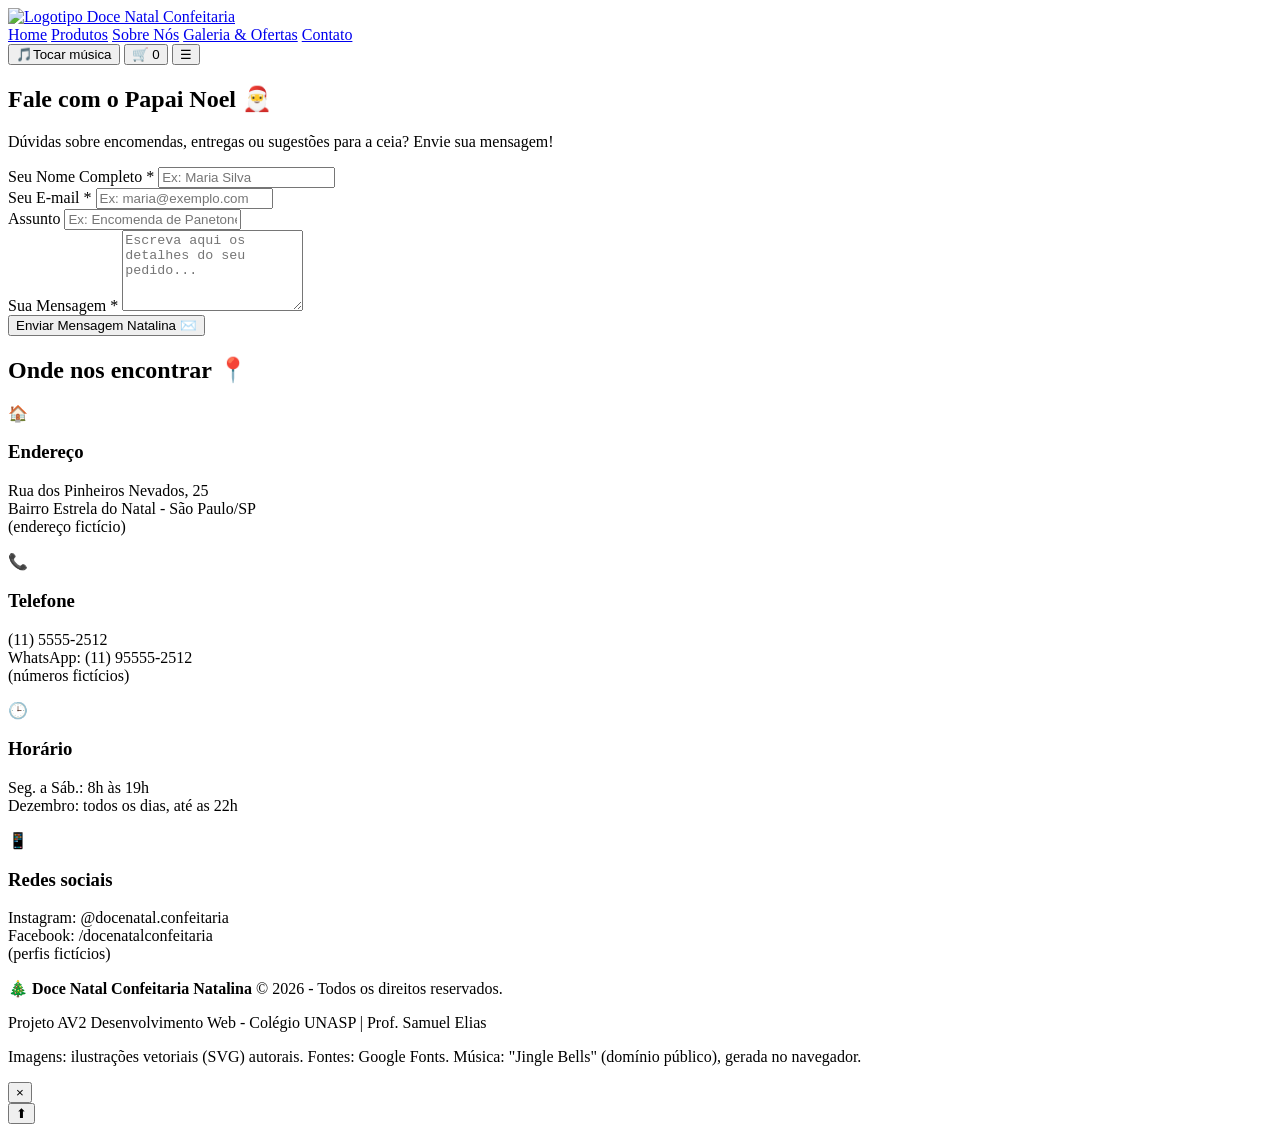
==== contato.html @ b4fbc14b "Add files via upload" ====
<!DOCTYPE html>
<html lang="pt-br">
<head>
  <meta charset="UTF-8">
  <meta name="viewport" content="width=device-width, initial-scale=1.0">
  <title>Doce Natal | Fale Conosco</title>
  <link rel="icon" href="img/logo.svg" type="image/svg+xml">
  <link rel="stylesheet" href="css/style.css">
  <link rel="stylesheet" href="css/responsivo.css">
</head>
<body>

  <!-- CABEÇALHO (igual em todas as páginas) -->
  <header>
    <a href="index.html" class="logo-container">
      <img src="img/logo.svg" alt="Logotipo Doce Natal Confeitaria" class="logo-img">
    </a>
    <nav class="menu" id="menu-principal" aria-label="Menu principal">
        <a href="index.html">Home</a>
        <a href="produtos.html">Produtos</a>
        <a href="sobre.html">Sobre Nós</a>
        <a href="galeria.html">Galeria & Ofertas</a>
        <a href="contato.html" class="ativo" aria-current="page">Contato</a>
    </nav>
    <div class="header-actions">
      <button type="button" id="btn-musica" class="btn-audio" aria-pressed="false" aria-label="Tocar música de Natal">
        <span class="icone" aria-hidden="true">🎵</span><span class="rotulo">Tocar música</span>
      </button>
      <button type="button" id="btn-carrinho" class="btn-carrinho" aria-label="Abrir carrinho de compras">
        <span aria-hidden="true">🛒</span> <span id="qtd-carrinho">0</span>
      </button>
      <button type="button" class="btn-menu" aria-label="Abrir menu" aria-expanded="false" aria-controls="menu-principal">☰</button>
    </div>
  </header>

  <main>
    <section class="contato-container revelar">
      <h1 class="titulo-pagina">Fale com o Papai Noel 🎅</h1>
      <p class="subtitulo-pagina">Dúvidas sobre encomendas, entregas ou sugestões para a ceia? Envie sua mensagem!</p>

      <!-- novalidate: desliga as mensagens do navegador para a validação ser feita pelo nosso JavaScript -->
      <form id="form-contato" novalidate>
        <div class="form-group">
          <label for="nome">Seu Nome Completo *</label>
          <input type="text" id="nome" name="nome" placeholder="Ex: Maria Silva" autocomplete="name" required>
          <span class="erro-campo" id="erro-nome" role="alert"></span>
        </div>

        <div class="form-group">
          <label for="email">Seu E-mail *</label>
          <input type="email" id="email" name="email" placeholder="Ex: maria@exemplo.com" autocomplete="email" required>
          <span class="erro-campo" id="erro-email" role="alert"></span>
        </div>

        <div class="form-group">
          <label for="assunto">Assunto</label>
          <input type="text" id="assunto" name="assunto" placeholder="Ex: Encomenda de Panetones">
        </div>

        <div class="form-group">
          <label for="mensagem">Sua Mensagem *</label>
          <textarea id="mensagem" name="mensagem" rows="5" placeholder="Escreva aqui os detalhes do seu pedido..." required></textarea>
          <span class="erro-campo" id="erro-mensagem" role="alert"></span>
        </div>

        <button type="submit" class="btn-comprar btn-enviar">Enviar Mensagem Natalina ✉️</button>
      </form>

      <div id="mensagem-alerta" class="mensagem-alerta" role="status" aria-live="polite"></div>
    </section>

    <!-- INFORMAÇÕES DA LOJA (dados fictícios) -->
    <section class="contato-info revelar" aria-labelledby="titulo-info">
      <h2 id="titulo-info" class="titulo-secao titulo-verde">Onde nos encontrar 📍</h2>
      <div class="info-grid">
        <div class="info-card"><span aria-hidden="true">🏠</span><h3>Endereço</h3><p>Rua dos Pinheiros Nevados, 25<br>Bairro Estrela do Natal - São Paulo/SP<br>(endereço fictício)</p></div>
        <div class="info-card"><span aria-hidden="true">📞</span><h3>Telefone</h3><p>(11) 5555-2512<br>WhatsApp: (11) 95555-2512<br>(números fictícios)</p></div>
        <div class="info-card"><span aria-hidden="true">🕒</span><h3>Horário</h3><p>Seg. a Sáb.: 8h às 19h<br>Dezembro: todos os dias, até as 22h</p></div>
        <div class="info-card"><span aria-hidden="true">📱</span><h3>Redes sociais</h3><p>Instagram: @docenatal.confeitaria<br>Facebook: /docenatalconfeitaria<br>(perfis fictícios)</p></div>
      </div>
    </section>
  </main>

  <!-- RODAPÉ (igual em todas as páginas) -->
  <footer>
    <p>🎄 <strong>Doce Natal Confeitaria Natalina</strong> &copy; 2026 - Todos os direitos reservados.</p>
    <p>Projeto AV2 Desenvolvimento Web - Colégio UNASP | Prof. Samuel Elias</p>
    <p>Imagens: ilustrações vetoriais (SVG) autorais. Fontes: Google Fonts. Música: "Jingle Bells" (domínio público), gerada no navegador.</p>
  </footer>

  <!-- JANELA (MODAL) DE DETALHES DO PRODUTO / LIGHTBOX -->
  <div id="modal-produto" class="modal" role="dialog" aria-modal="true" aria-label="Detalhes do produto">
    <div class="modal-conteudo">
      <button type="button" class="fechar-modal" aria-label="Fechar janela">&times;</button>
      <div id="modal-corpo"></div>
    </div>
  </div>
  <button type="button" id="topo" aria-label="Voltar ao topo">⬆</button>

  <!-- A ordem importa: produtos.js precisa vir ANTES de script.js -->
  <script src="js/produtos.js"></script>
  <script src="js/script.js"></script>
</body>
</html>
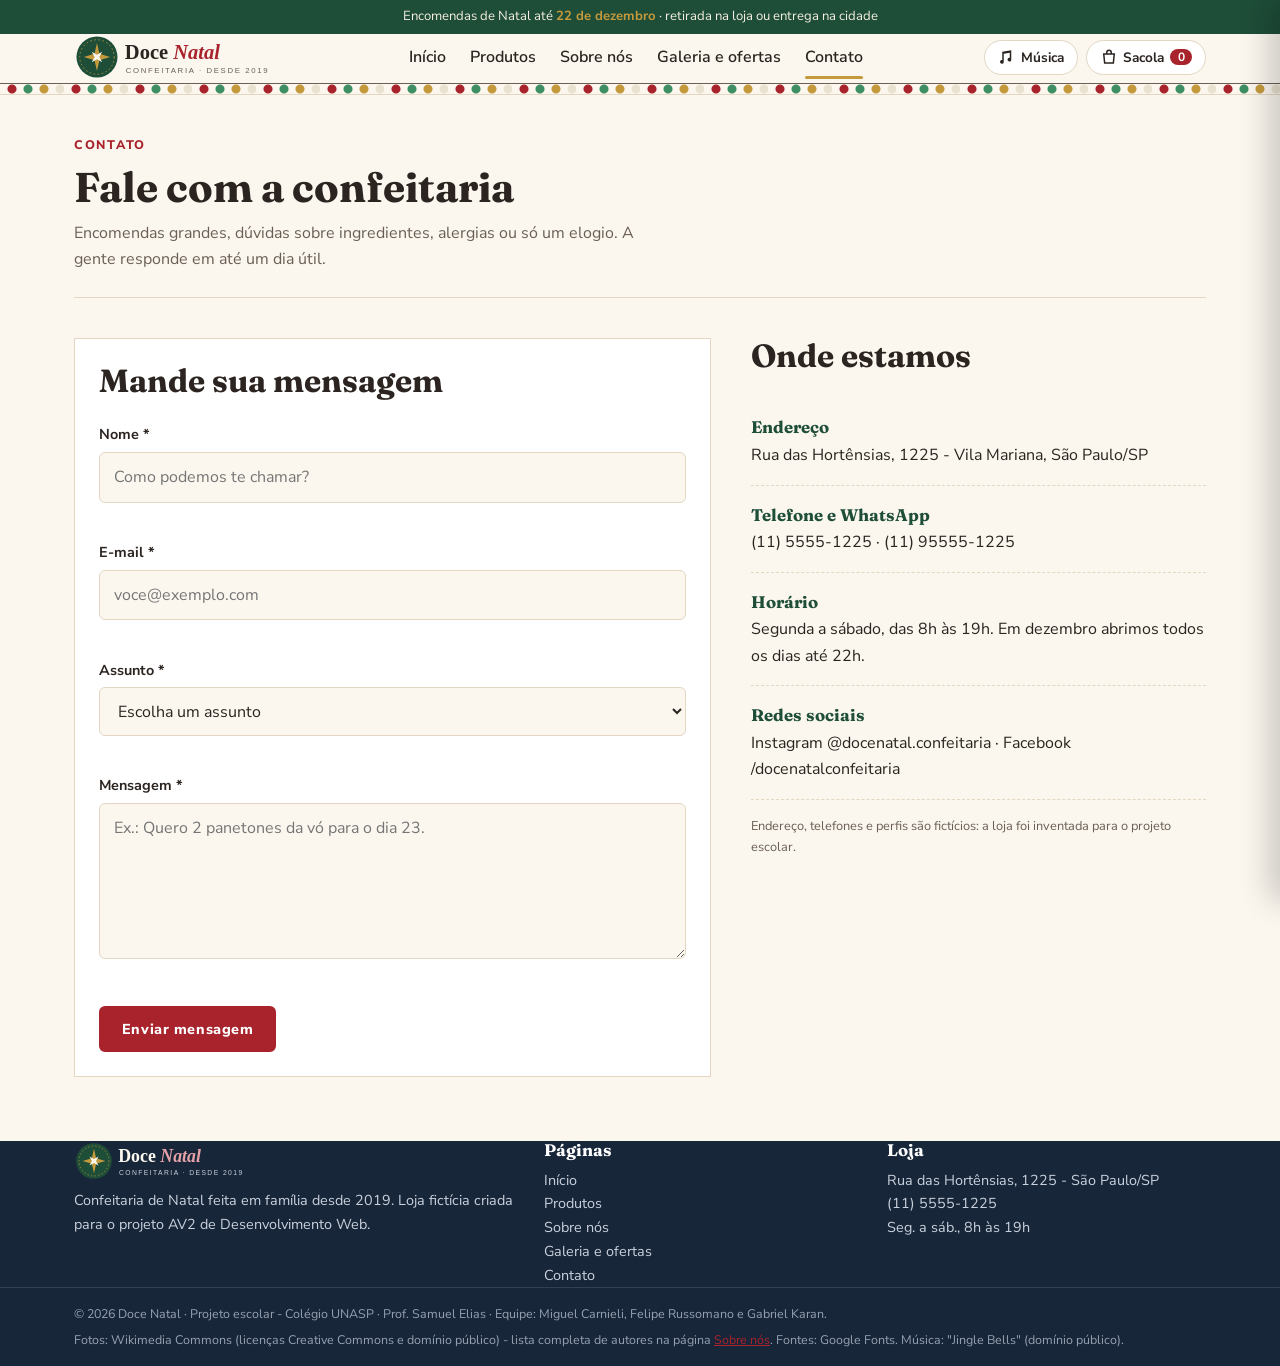
==== commit 96ee0148: "Refaz o site com novo visual, fotos reais e slideshow corrigido - Novo design (cores, fontes, layout" ====
--- a/contato.html
+++ b/contato.html
@@ -3,101 +3,143 @@
 <head>
   <meta charset="UTF-8">
   <meta name="viewport" content="width=device-width, initial-scale=1.0">
-  <title>Doce Natal | Fale Conosco</title>
-  <link rel="icon" href="img/logo.svg" type="image/svg+xml">
+  <meta name="description" content="Fale com a Doce Natal: encomendas, dúvidas e endereço.">
+  <title>Doce Natal | Contato</title>
+  <link rel="icon" href="img/favicon.svg" type="image/svg+xml">
   <link rel="stylesheet" href="css/style.css">
   <link rel="stylesheet" href="css/responsivo.css">
 </head>
 <body>
 
-  <!-- CABEÇALHO (igual em todas as páginas) -->
+  <!-- ===== CABEÇALHO (igual em todas as páginas) ===== -->
+  <p class="aviso-topo">Encomendas de Natal até <strong>22 de dezembro</strong><span class="some-celular"> · retirada na loja ou entrega na cidade</span></p>
   <header>
-    <a href="index.html" class="logo-container">
-      <img src="img/logo.svg" alt="Logotipo Doce Natal Confeitaria" class="logo-img">
-    </a>
-    <nav class="menu" id="menu-principal" aria-label="Menu principal">
-        <a href="index.html">Home</a>
+    <div class="container cabecalho">
+      <a href="index.html" class="logo"><img src="img/logo.svg" alt="Doce Natal Confeitaria - página inicial"></a>
+      <nav class="menu" id="menu" aria-label="Menu principal">
+        <a href="index.html">Início</a>
         <a href="produtos.html">Produtos</a>
-        <a href="sobre.html">Sobre Nós</a>
-        <a href="galeria.html">Galeria & Ofertas</a>
+        <a href="sobre.html">Sobre nós</a>
+        <a href="galeria.html">Galeria e ofertas</a>
         <a href="contato.html" class="ativo" aria-current="page">Contato</a>
-    </nav>
-    <div class="header-actions">
-      <button type="button" id="btn-musica" class="btn-audio" aria-pressed="false" aria-label="Tocar música de Natal">
-        <span class="icone" aria-hidden="true">🎵</span><span class="rotulo">Tocar música</span>
-      </button>
-      <button type="button" id="btn-carrinho" class="btn-carrinho" aria-label="Abrir carrinho de compras">
-        <span aria-hidden="true">🛒</span> <span id="qtd-carrinho">0</span>
-      </button>
-      <button type="button" class="btn-menu" aria-label="Abrir menu" aria-expanded="false" aria-controls="menu-principal">☰</button>
+      </nav>
+      <div class="acoes">
+        <button type="button" id="btn-musica" class="botao-icone" aria-pressed="false">
+          <svg viewBox="0 0 24 24" aria-hidden="true"><path fill="currentColor" d="M9 18.5A2.5 2.5 0 1 1 7 16V5l12-2v12.5a2.5 2.5 0 1 1-2-2.45V6.4L9 7.7z"/></svg>
+          <span class="rotulo">Música</span>
+        </button>
+        <button type="button" id="btn-carrinho" class="botao-icone" aria-label="Abrir carrinho">
+          <svg viewBox="0 0 24 24" aria-hidden="true"><path fill="none" stroke="currentColor" stroke-width="2" d="M5 8h14l-1.2 12H6.2zM9 8V6a3 3 0 0 1 6 0v2"/></svg>
+          <span class="rotulo">Sacola</span>
+          <span id="qtd-carrinho" class="contador-carrinho">0</span>
+        </button>
+        <button type="button" class="btn-menu" aria-label="Abrir menu" aria-expanded="false" aria-controls="menu">☰</button>
+      </div>
     </div>
+    <div class="varal" aria-hidden="true"></div>
   </header>
 
-  <main>
-    <section class="contato-container revelar">
-      <h1 class="titulo-pagina">Fale com o Papai Noel 🎅</h1>
-      <p class="subtitulo-pagina">Dúvidas sobre encomendas, entregas ou sugestões para a ceia? Envie sua mensagem!</p>
-
-      <!-- novalidate: desliga as mensagens do navegador para a validação ser feita pelo nosso JavaScript -->
-      <form id="form-contato" novalidate>
-        <div class="form-group">
-          <label for="nome">Seu Nome Completo *</label>
-          <input type="text" id="nome" name="nome" placeholder="Ex: Maria Silva" autocomplete="name" required>
-          <span class="erro-campo" id="erro-nome" role="alert"></span>
-        </div>
-
-        <div class="form-group">
-          <label for="email">Seu E-mail *</label>
-          <input type="email" id="email" name="email" placeholder="Ex: maria@exemplo.com" autocomplete="email" required>
-          <span class="erro-campo" id="erro-email" role="alert"></span>
-        </div>
-
-        <div class="form-group">
-          <label for="assunto">Assunto</label>
-          <input type="text" id="assunto" name="assunto" placeholder="Ex: Encomenda de Panetones">
-        </div>
-
-        <div class="form-group">
-          <label for="mensagem">Sua Mensagem *</label>
-          <textarea id="mensagem" name="mensagem" rows="5" placeholder="Escreva aqui os detalhes do seu pedido..." required></textarea>
-          <span class="erro-campo" id="erro-mensagem" role="alert"></span>
-        </div>
-
-        <button type="submit" class="btn-comprar btn-enviar">Enviar Mensagem Natalina ✉️</button>
-      </form>
-
-      <div id="mensagem-alerta" class="mensagem-alerta" role="status" aria-live="polite"></div>
+  <main class="container">
+    <section class="cabecalho-pagina revelar">
+      <span class="chapeu">Contato</span>
+      <h1>Fale com a confeitaria</h1>
+      <p class="texto-apoio">Encomendas grandes, dúvidas sobre ingredientes, alergias ou só um elogio. A gente responde em até um dia útil.</p>
     </section>
 
-    <!-- INFORMAÇÕES DA LOJA (dados fictícios) -->
-    <section class="contato-info revelar" aria-labelledby="titulo-info">
-      <h2 id="titulo-info" class="titulo-secao titulo-verde">Onde nos encontrar 📍</h2>
-      <div class="info-grid">
-        <div class="info-card"><span aria-hidden="true">🏠</span><h3>Endereço</h3><p>Rua dos Pinheiros Nevados, 25<br>Bairro Estrela do Natal - São Paulo/SP<br>(endereço fictício)</p></div>
-        <div class="info-card"><span aria-hidden="true">📞</span><h3>Telefone</h3><p>(11) 5555-2512<br>WhatsApp: (11) 95555-2512<br>(números fictícios)</p></div>
-        <div class="info-card"><span aria-hidden="true">🕒</span><h3>Horário</h3><p>Seg. a Sáb.: 8h às 19h<br>Dezembro: todos os dias, até as 22h</p></div>
-        <div class="info-card"><span aria-hidden="true">📱</span><h3>Redes sociais</h3><p>Instagram: @docenatal.confeitaria<br>Facebook: /docenatalconfeitaria<br>(perfis fictícios)</p></div>
-      </div>
-    </section>
+    <div class="contato">
+      <!-- FORMULÁRIO: novalidate desliga os avisos do navegador, quem valida é o nosso JavaScript -->
+      <section class="formulario revelar" aria-labelledby="titulo-form">
+        <h2 id="titulo-form" class="titulo-secao">Mande sua mensagem</h2>
+        <form id="form-contato" novalidate>
+          <div class="campo">
+            <label for="nome">Nome *</label>
+            <input type="text" id="nome" name="nome" autocomplete="name" placeholder="Como podemos te chamar?">
+            <span class="erro-campo" id="erro-nome"></span>
+          </div>
+          <div class="campo">
+            <label for="email">E-mail *</label>
+            <input type="email" id="email" name="email" autocomplete="email" placeholder="voce@exemplo.com">
+            <span class="erro-campo" id="erro-email"></span>
+          </div>
+          <div class="campo">
+            <label for="assunto">Assunto *</label>
+            <select id="assunto" name="assunto">
+              <option value="">Escolha um assunto</option>
+              <option>Encomenda</option>
+              <option>Cesta para empresa</option>
+              <option>Dúvida sobre ingredientes</option>
+              <option>Elogio ou reclamação</option>
+            </select>
+            <span class="erro-campo" id="erro-assunto"></span>
+          </div>
+          <div class="campo">
+            <label for="mensagem">Mensagem *</label>
+            <textarea id="mensagem" name="mensagem" rows="5" placeholder="Ex.: Quero 2 panetones da vó para o dia 23."></textarea>
+            <span class="erro-campo" id="erro-mensagem"></span>
+          </div>
+          <button type="submit" class="botao">Enviar mensagem</button>
+          <div id="mensagem-form" class="mensagem-form" role="status" aria-live="polite"></div>
+        </form>
+      </section>
+
+      <!-- INFORMAÇÕES DA LOJA (dados fictícios) -->
+      <aside class="revelar" aria-labelledby="titulo-loja">
+        <h2 id="titulo-loja" class="titulo-secao">Onde estamos</h2>
+        <ul class="info-loja">
+          <li><strong>Endereço</strong>Rua das Hortênsias, 1225 - Vila Mariana, São Paulo/SP</li>
+          <li><strong>Telefone e WhatsApp</strong>(11) 5555-1225 · (11) 95555-1225</li>
+          <li><strong>Horário</strong>Segunda a sábado, das 8h às 19h. Em dezembro abrimos todos os dias até 22h.</li>
+          <li><strong>Redes sociais</strong>Instagram @docenatal.confeitaria · Facebook /docenatalconfeitaria</li>
+        </ul>
+        <p class="observacao">Endereço, telefones e perfis são fictícios: a loja foi inventada para o projeto escolar.</p>
+      </aside>
+    </div>
   </main>
 
-  <!-- RODAPÉ (igual em todas as páginas) -->
+  <!-- ===== RODAPÉ (igual em todas as páginas) ===== -->
   <footer>
-    <p>🎄 <strong>Doce Natal Confeitaria Natalina</strong> &copy; 2026 - Todos os direitos reservados.</p>
-    <p>Projeto AV2 Desenvolvimento Web - Colégio UNASP | Prof. Samuel Elias</p>
-    <p>Imagens: ilustrações vetoriais (SVG) autorais. Fontes: Google Fonts. Música: "Jingle Bells" (domínio público), gerada no navegador.</p>
+    <div class="container rodape">
+      <div>
+        <img src="img/logo-claro.svg" alt="Doce Natal Confeitaria" class="rodape-logo">
+        <p>Confeitaria de Natal feita em família desde 2019. Loja fictícia criada para o projeto AV2 de Desenvolvimento Web.</p>
+      </div>
+      <div>
+        <h2>Páginas</h2>
+        <ul>
+          <li><a href="index.html">Início</a></li>
+          <li><a href="produtos.html">Produtos</a></li>
+          <li><a href="sobre.html">Sobre nós</a></li>
+          <li><a href="galeria.html">Galeria e ofertas</a></li>
+          <li><a href="contato.html">Contato</a></li>
+        </ul>
+      </div>
+      <div>
+        <h2>Loja</h2>
+        <ul>
+          <li>Rua das Hortênsias, 1225 - São Paulo/SP</li>
+          <li>(11) 5555-1225</li>
+          <li>Seg. a sáb., 8h às 19h</li>
+        </ul>
+      </div>
+    </div>
+    <div class="rodape-fim">
+      <div class="container">
+        <p>© 2026 Doce Natal · Projeto escolar - Colégio UNASP · Prof. Samuel Elias · Equipe: Miguel Carnieli, Felipe Russomano e Gabriel Karan.</p>
+        <p>Fotos: Wikimedia Commons (licenças Creative Commons e domínio público) - lista completa de autores na página <a href="sobre.html#creditos">Sobre nós</a>. Fontes: Google Fonts. Música: "Jingle Bells" (domínio público).</p>
+      </div>
+    </div>
   </footer>
 
-  <!-- JANELA (MODAL) DE DETALHES DO PRODUTO / LIGHTBOX -->
-  <div id="modal-produto" class="modal" role="dialog" aria-modal="true" aria-label="Detalhes do produto">
-    <div class="modal-conteudo">
-      <button type="button" class="fechar-modal" aria-label="Fechar janela">&times;</button>
-      <div id="modal-corpo"></div>
+  <!-- janela flutuante (modal) usada para os detalhes do produto -->
+  <div class="modal" id="modal" role="dialog" aria-modal="true" aria-label="Detalhes">
+    <div class="modal-caixa">
+      <button type="button" class="fechar" aria-label="Fechar">×</button>
+      <div id="modal-conteudo"></div>
     </div>
   </div>
-  <button type="button" id="topo" aria-label="Voltar ao topo">⬆</button>
+  <button type="button" id="topo" aria-label="Voltar ao topo">↑</button>
 
-  <!-- A ordem importa: produtos.js precisa vir ANTES de script.js -->
+  <!-- produtos.js precisa vir ANTES do script.js -->
   <script src="js/produtos.js"></script>
   <script src="js/script.js"></script>
 </body>
--- a/css/style.css
+++ b/css/style.css
@@ -0,0 +1,1530 @@
+/* ==========================================================
+   DOCE NATAL - CONFEITARIA
+   style.css: cores, fontes e o visual de cada parte do site.
+   O que muda conforme o tamanho da tela fica em responsivo.css.
+
+   Ordem do arquivo:
+   1. Variáveis   2. Base   3. Botões   4. Cabeçalho e varal de luzes
+   5. Home (slideshow, contagem, parallax, passos)   6. Cards de produto
+   7. Produtos (filtros)   8. Sobre   9. Galeria e ofertas   10. Contato
+   11. Modal e carrinho   12. Rodapé   13. Efeitos (neve, revelar, topo)
+   ========================================================== */
+@import url('https://fonts.googleapis.com/css2?family=Fraunces:opsz,wght@9..144,500;9..144,700&family=Nunito+Sans:wght@400;600;800&display=swap');
+
+/* ---------- 1. VARIÁVEIS ---------- */
+:root {
+  /* paleta natalina */
+  --vermelho: #A8232B;
+  --vermelho-escuro: #7E1A20;
+  --verde: #1E4D38;
+  --verde-claro: #2F6B4F;
+  --dourado: #C59A3D;
+  --neve: #FFFFFF;
+  --creme: #F6EFE2;
+  --papel: #FBF7EF;
+  --noite: #18263A;
+  --tinta: #2B2420;          /* cor do texto: marrom bem escuro, parece tinta de caneta */
+  --tinta-suave: #6B5F55;
+  --linha: #E3D7C3;
+
+  /* fontes (só duas, como pede o projeto) */
+  --fonte-titulo: 'Fraunces', Georgia, serif;
+  --fonte-texto: 'Nunito Sans', Arial, sans-serif;
+
+  /* espaçamentos */
+  --e1: 0.5rem;
+  --e2: 1rem;
+  --e3: 1.5rem;
+  --e4: 2.5rem;
+  --e5: 4rem;
+
+  --raio: 6px;
+  --sombra: 0 10px 25px rgba(43, 36, 32, 0.12);
+  --largura: 1180px;
+}
+
+/* ---------- 2. BASE ---------- */
+* {
+  margin: 0;
+  padding: 0;
+  box-sizing: border-box;
+}
+
+html {
+  scroll-behavior: smooth;
+}
+
+body {
+  font-family: var(--fonte-texto);
+  font-size: 1rem;
+  line-height: 1.65;
+  color: var(--tinta);
+  background-color: var(--papel);
+  overflow-x: hidden;
+}
+
+img {
+  max-width: 100%;
+  display: block;
+}
+
+a {
+  color: var(--vermelho);
+}
+
+h1, h2, h3 {
+  font-family: var(--fonte-titulo);
+  font-weight: 700;
+  line-height: 1.15;
+  color: var(--tinta);
+}
+
+h1 { font-size: 2.2rem; }
+h2 { font-size: 1.8rem; }
+h3 { font-size: 1.15rem; }
+
+:focus-visible {
+  outline: 3px solid var(--dourado);
+  outline-offset: 3px;
+}
+
+/* largura máxima do conteúdo, centralizado */
+.container {
+  width: 100%;
+  max-width: var(--largura);
+  margin: 0 auto;
+  padding: 0 var(--e2);
+}
+
+.secao {
+  padding: var(--e5) 0;
+}
+
+/* "chapéu": texto pequeno acima dos títulos */
+.chapeu {
+  display: block;
+  font-size: 0.78rem;
+  font-weight: 800;
+  letter-spacing: 0.14em;
+  text-transform: uppercase;
+  color: var(--vermelho);
+  margin-bottom: var(--e1);
+}
+
+.titulo-secao {
+  margin-bottom: var(--e3);
+  max-width: 34ch;
+}
+
+.texto-apoio {
+  color: var(--tinta-suave);
+  max-width: 60ch;
+}
+
+/* texto só para leitores de tela */
+.sr-only {
+  position: absolute;
+  width: 1px;
+  height: 1px;
+  overflow: hidden;
+  clip: rect(0 0 0 0);
+  white-space: nowrap;
+}
+
+/* ---------- 3. BOTÕES ---------- */
+.botao {
+  display: inline-block;
+  font-family: var(--fonte-texto);
+  font-size: 0.9rem;
+  font-weight: 800;
+  letter-spacing: 0.04em;
+  text-decoration: none;
+  color: var(--neve);
+  background: var(--vermelho);
+  border: 2px solid var(--vermelho);
+  border-radius: var(--raio);
+  padding: 0.7rem 1.3rem;
+  cursor: pointer;
+  transition: background 0.25s, transform 0.25s;
+}
+
+.botao:hover {
+  background: var(--vermelho-escuro);
+  border-color: var(--vermelho-escuro);
+  transform: translateY(-2px);
+}
+
+.botao-contorno {
+  background: transparent;
+  color: var(--vermelho);
+}
+
+.botao-contorno:hover {
+  color: var(--neve);
+}
+
+.botao-verde {
+  background: var(--verde);
+  border-color: var(--verde);
+}
+
+.botao-verde:hover {
+  background: var(--verde-claro);
+  border-color: var(--verde-claro);
+}
+
+/* botão que "pulsa" para chamar atenção */
+.pulsar {
+  animation: pulsar 2.2s ease-in-out infinite;
+}
+
+/* ---------- 4. CABEÇALHO ---------- */
+.aviso-topo {
+  background: var(--verde);
+  color: var(--creme);
+  font-size: 0.82rem;
+  text-align: center;
+  padding: 0.4rem var(--e2);
+}
+
+.aviso-topo strong {
+  color: var(--dourado);
+}
+
+header {
+  position: sticky;
+  top: 0;
+  z-index: 50;
+  background: var(--papel);
+  border-bottom: 1px solid var(--linha);
+}
+
+.cabecalho {
+  position: relative;
+  display: flex;
+  align-items: center;
+  justify-content: space-between;
+  gap: var(--e2);
+  padding-top: 0.7rem;
+  padding-bottom: 0.7rem;
+}
+
+.logo img {
+  height: 46px;
+  width: auto;
+}
+
+.menu a {
+  font-weight: 600;
+  text-decoration: none;
+  color: var(--tinta);
+  padding: 0.4rem 0;
+  position: relative;
+}
+
+.menu a:hover {
+  color: var(--vermelho);
+}
+
+/* página atual: risquinho dourado embaixo (pseudo-elemento ::after) */
+.menu a.ativo::after {
+  content: "";
+  position: absolute;
+  left: 0;
+  right: 0;
+  bottom: 0;
+  height: 3px;
+  border-radius: 2px;
+  background: var(--dourado);
+}
+
+.acoes {
+  display: flex;
+  align-items: center;
+  gap: var(--e1);
+}
+
+.botao-icone {
+  display: inline-flex;
+  align-items: center;
+  gap: 0.35rem;
+  font-family: var(--fonte-texto);
+  font-weight: 700;
+  font-size: 0.85rem;
+  color: var(--tinta);
+  background: var(--neve);
+  border: 1px solid var(--linha);
+  border-radius: 999px;
+  padding: 0.45rem 0.8rem;
+  cursor: pointer;
+  transition: border-color 0.2s;
+}
+
+.botao-icone:hover {
+  border-color: var(--vermelho);
+}
+
+.botao-icone svg {
+  width: 18px;
+  height: 18px;
+}
+
+.botao-icone[aria-pressed="true"] {
+  background: var(--verde);
+  border-color: var(--verde);
+  color: var(--neve);
+}
+
+.contador-carrinho {
+  background: var(--vermelho);
+  color: var(--neve);
+  border-radius: 999px;
+  min-width: 1.4rem;
+  padding: 0 0.35rem;
+  text-align: center;
+  font-size: 0.75rem;
+}
+
+.btn-menu {
+  font-size: 1.5rem;
+  line-height: 1;
+  background: none;
+  border: none;
+  color: var(--tinta);
+  cursor: pointer;
+  padding: 0.3rem 0.4rem;
+}
+
+/* Varal de luzes: duas fileiras de bolinhas que acendem alternadas */
+.varal {
+  height: 14px;
+  position: relative;
+  background:
+    linear-gradient(var(--tinta-suave), var(--tinta-suave)) top 3px left 0 / 100% 1px no-repeat;
+}
+
+.varal::before,
+.varal::after {
+  content: "";
+  position: absolute;
+  inset: 0;
+  background-repeat: repeat-x;
+  background-size: 64px 14px;
+  animation: piscar 1.6s steps(1) infinite;
+}
+
+.varal::before {
+  background-image:
+    radial-gradient(circle at 12px 9px, var(--vermelho) 4px, transparent 5px),
+    radial-gradient(circle at 44px 9px, var(--dourado) 4px, transparent 5px);
+}
+
+.varal::after {
+  background-image:
+    radial-gradient(circle at 28px 9px, #3E8E63 4px, transparent 5px),
+    radial-gradient(circle at 60px 9px, #E9E2D0 4px, transparent 5px);
+  animation-delay: 0.8s;
+}
+
+/* ---------- 5. HOME ---------- */
+.inicio {
+  display: grid;
+  gap: var(--e4);
+  align-items: center;
+  padding: var(--e4) var(--e2) var(--e5);
+}
+
+.inicio h1 {
+  font-size: 2.4rem;
+  margin-bottom: var(--e2);
+}
+
+.inicio h1 em {
+  font-style: italic;
+  color: var(--vermelho);
+}
+
+.inicio p {
+  color: var(--tinta-suave);
+  margin-bottom: var(--e3);
+  max-width: 46ch;
+}
+
+.inicio .botoes {
+  display: flex;
+  flex-wrap: wrap;
+  gap: var(--e1);
+}
+
+.assinatura {
+  font-family: var(--fonte-titulo);
+  font-style: italic;
+  color: var(--verde);
+  margin-top: var(--e3);
+}
+
+/* SLIDESHOW: todos os slides ficam empilhados no mesmo lugar.
+   Só o slide com a classe .ativo fica visível (opacidade 1). */
+.slideshow {
+  position: relative;
+  aspect-ratio: 4 / 3;              /* mesma proporção das fotos: nada é cortado */
+  border: 10px solid var(--neve);
+  box-shadow: var(--sombra);
+  transform: rotate(1deg);
+  background: var(--creme);
+}
+
+.slide {
+  position: absolute;
+  inset: 0;
+  opacity: 0;
+  transition: opacity 0.8s ease;
+}
+
+.slide.ativo {
+  opacity: 1;
+  z-index: 1;
+}
+
+.slide img {
+  width: 100%;
+  height: 100%;
+  object-fit: cover;
+}
+
+.slide figcaption {
+  position: absolute;
+  left: 0;
+  bottom: 0;
+  background: var(--papel);
+  padding: 0.6rem 1rem;
+  font-family: var(--fonte-titulo);
+  font-size: 1rem;
+  max-width: 85%;
+}
+
+.slide figcaption small {
+  display: block;
+  font-family: var(--fonte-texto);
+  font-size: 0.8rem;
+  color: var(--tinta-suave);
+}
+
+.seta {
+  position: absolute;
+  top: 50%;
+  z-index: 2;
+  width: 42px;
+  height: 42px;
+  margin-top: -21px;
+  border-radius: 50%;
+  border: none;
+  background: rgba(251, 247, 239, 0.92);
+  color: var(--tinta);
+  font-size: 1.3rem;
+  cursor: pointer;
+  transition: background 0.2s;
+}
+
+.seta:hover {
+  background: var(--dourado);
+}
+
+.seta-anterior { left: 10px; }
+.seta-proxima { right: 10px; }
+
+.indicadores {
+  position: absolute;
+  right: 12px;
+  bottom: 12px;
+  z-index: 2;
+  display: flex;
+  gap: 6px;
+}
+
+.indicador {
+  width: 11px;
+  height: 11px;
+  border-radius: 50%;
+  border: 2px solid var(--neve);
+  background: transparent;
+  cursor: pointer;
+}
+
+.indicador.ativo {
+  background: var(--neve);
+}
+
+/* CONTAGEM REGRESSIVA: faixa verde com 4 caixinhas */
+.faixa-contagem {
+  background: var(--verde);
+  color: var(--creme);
+  padding: var(--e4) 0;
+}
+
+.faixa-contagem .container {
+  display: flex;
+  flex-wrap: wrap;
+  align-items: center;
+  justify-content: space-between;
+  gap: var(--e3);
+}
+
+.faixa-contagem h2 {
+  color: var(--neve);
+  font-size: 1.5rem;
+}
+
+.faixa-contagem p {
+  color: #CFE0D5;
+  font-size: 0.9rem;
+}
+
+/* versão em caixa da contagem (páginas Sobre e Galeria) */
+.caixa-contagem {
+  border-radius: var(--raio);
+  padding: var(--e3);
+}
+
+.caixa-contagem h2 {
+  margin-bottom: 0.3rem;
+}
+
+.caixa-contagem .contagem {
+  margin-top: var(--e2);
+}
+
+.contagem {
+  display: flex;
+  gap: var(--e1);
+}
+
+.contagem div {
+  background: var(--papel);
+  color: var(--tinta);
+  border-radius: var(--raio);
+  min-width: 68px;
+  padding: 0.5rem;
+  text-align: center;
+}
+
+.contagem span {
+  display: block;
+  font-family: var(--fonte-titulo);
+  font-size: 1.7rem;
+  line-height: 1.1;
+  color: var(--vermelho);
+}
+
+.contagem small {
+  font-size: 0.72rem;
+  text-transform: uppercase;
+  letter-spacing: 0.08em;
+}
+
+/* PARALLAX: fundo (foto) e frente (pinheiros) andam em velocidades diferentes */
+.parallax {
+  position: relative;
+  height: 420px;
+  overflow: hidden;
+  background: var(--noite);
+  display: flex;
+  align-items: center;
+  justify-content: center;
+}
+
+.camada {
+  position: absolute;
+  left: 0;
+  width: 100%;
+  will-change: transform;
+}
+
+.camada-fundo {
+  top: -15%;
+  height: 130%;
+  object-fit: cover;
+}
+
+.camada-frente {
+  bottom: -40px;
+  height: auto;
+}
+
+.parallax-texto {
+  position: relative;
+  z-index: 2;
+  max-width: 560px;
+  margin: 0 var(--e2);
+  text-align: center;
+  color: var(--neve);
+}
+
+.parallax-texto blockquote {
+  font-family: var(--fonte-titulo);
+  font-size: 1.6rem;
+  line-height: 1.3;
+  text-shadow: 0 2px 12px rgba(0, 0, 0, 0.5);
+}
+
+.parallax-texto cite {
+  display: block;
+  margin-top: var(--e2);
+  font-style: normal;
+  font-size: 0.9rem;
+  color: var(--dourado);
+}
+
+/* COMO ENCOMENDAR: passos numerados */
+.passos {
+  display: grid;
+  gap: var(--e3);
+  counter-reset: passo;
+  list-style: none;
+}
+
+.passos li {
+  counter-increment: passo;
+  border-top: 2px solid var(--tinta);
+  padding-top: var(--e2);
+}
+
+.passos li::before {
+  content: "0" counter(passo);
+  display: block;
+  font-family: var(--fonte-titulo);
+  font-size: 2.6rem;
+  color: var(--dourado);
+  line-height: 1;
+  margin-bottom: var(--e1);
+}
+
+.passos p {
+  color: var(--tinta-suave);
+  font-size: 0.95rem;
+}
+
+/* LINKS PARA AS OUTRAS PÁGINAS */
+.atalhos {
+  display: grid;
+  gap: var(--e2);
+}
+
+.atalho {
+  display: block;
+  text-decoration: none;
+  color: var(--tinta);
+  background: var(--neve);
+  border: 1px solid var(--linha);
+  border-left: 6px solid var(--verde);
+  padding: var(--e3);
+  transition: transform 0.25s, border-color 0.25s;
+}
+
+.atalho:hover {
+  transform: translateX(6px);
+  border-left-color: var(--vermelho);
+}
+
+.atalho h3 {
+  margin-bottom: 0.3rem;
+}
+
+.atalho p {
+  color: var(--tinta-suave);
+  font-size: 0.92rem;
+}
+
+.atalho span {
+  display: inline-block;
+  margin-top: var(--e1);
+  font-weight: 800;
+  color: var(--vermelho);
+}
+
+.topo-secao {
+  display: flex;
+  flex-wrap: wrap;
+  align-items: flex-end;
+  justify-content: space-between;
+  gap: var(--e2);
+  margin-bottom: var(--e3);
+}
+
+.topo-secao .titulo-secao {
+  margin-bottom: 0;
+}
+
+/* ---------- 6. CARDS DE PRODUTO ---------- */
+.grade-produtos {
+  display: grid;
+  gap: var(--e3);
+}
+
+.card {
+  display: flex;
+  flex-direction: column;
+  background: var(--neve);
+  border: 1px solid var(--linha);
+  transition: transform 0.3s, box-shadow 0.3s;
+}
+
+.card:hover {
+  transform: translateY(-6px);
+  box-shadow: var(--sombra);
+}
+
+.card-foto {
+  display: block;
+  width: 100%;
+  border: none;
+  padding: 0;
+  background: var(--creme);
+  cursor: zoom-in;
+  overflow: hidden;
+}
+
+.card-foto img {
+  width: 100%;
+  aspect-ratio: 1 / 1;
+  object-fit: cover;
+  transition: transform 0.5s;
+}
+
+.card:hover .card-foto img {
+  transform: scale(1.05);
+}
+
+.card-corpo {
+  display: flex;
+  flex-direction: column;
+  flex: 1;
+  padding: var(--e2);
+}
+
+.card-categoria {
+  font-size: 0.72rem;
+  font-weight: 800;
+  letter-spacing: 0.12em;
+  text-transform: uppercase;
+  color: var(--verde);
+}
+
+.card h3 {
+  margin: 0.3rem 0 0.4rem;
+}
+
+.card p {
+  font-size: 0.9rem;
+  color: var(--tinta-suave);
+  flex: 1;
+}
+
+.card-rodape {
+  display: flex;
+  flex-wrap: wrap;
+  align-items: center;
+  justify-content: space-between;
+  gap: var(--e1);
+  margin-top: var(--e2);
+}
+
+/* preço em forma de etiqueta (o furinho é feito com ::before) */
+.etiqueta {
+  position: relative;
+  font-family: var(--fonte-titulo);
+  font-weight: 700;
+  font-size: 1.1rem;
+  color: var(--tinta);
+  background: var(--creme);
+  border: 1px dashed var(--dourado);
+  padding: 0.15rem 0.7rem 0.15rem 1.3rem;
+}
+
+.etiqueta::before {
+  content: "";
+  position: absolute;
+  left: 0.45rem;
+  top: 50%;
+  width: 6px;
+  height: 6px;
+  margin-top: -3px;
+  border-radius: 50%;
+  background: var(--papel);
+  border: 1px solid var(--dourado);
+}
+
+.btn-comprar {
+  font-size: 0.82rem;
+  padding: 0.5rem 0.8rem;
+  white-space: nowrap;
+}
+
+.etiqueta {
+  white-space: nowrap;
+}
+
+.sem-resultado {
+  grid-column: 1 / -1;
+  text-align: center;
+  padding: var(--e5) var(--e2);
+  border: 2px dashed var(--linha);
+}
+
+.sem-resultado h2 {
+  font-size: 1.4rem;
+  margin-bottom: var(--e1);
+}
+
+/* ---------- 7. PÁGINA DE PRODUTOS ---------- */
+.cabecalho-pagina {
+  padding: var(--e4) 0 var(--e3);
+  border-bottom: 1px solid var(--linha);
+  margin-bottom: var(--e4);
+}
+
+.cabecalho-pagina h1 {
+  margin-bottom: var(--e1);
+}
+
+.filtros {
+  display: grid;
+  gap: var(--e2);
+  margin-bottom: var(--e2);
+}
+
+.campo-busca {
+  width: 100%;
+  font: inherit;
+  padding: 0.75rem 1rem;
+  border: 1px solid var(--linha);
+  border-radius: var(--raio);
+  background: var(--neve);
+}
+
+.campo-busca:focus {
+  outline: none;
+  border-color: var(--verde);
+  box-shadow: 0 0 0 3px rgba(30, 77, 56, 0.15);
+}
+
+.categorias {
+  display: flex;
+  flex-wrap: wrap;
+  gap: 0.4rem;
+}
+
+.categorias button {
+  font: inherit;
+  font-size: 0.85rem;
+  font-weight: 700;
+  padding: 0.4rem 0.9rem;
+  border-radius: 999px;
+  border: 1px solid var(--linha);
+  background: var(--neve);
+  color: var(--tinta);
+  cursor: pointer;
+  transition: background 0.2s, color 0.2s;
+}
+
+.categorias button:hover {
+  border-color: var(--verde);
+}
+
+.categorias button.ativo {
+  background: var(--verde);
+  border-color: var(--verde);
+  color: var(--neve);
+}
+
+.contador-produtos {
+  font-size: 0.9rem;
+  color: var(--tinta-suave);
+  margin-bottom: var(--e3);
+}
+
+/* ---------- 8. SOBRE ---------- */
+.historia {
+  display: grid;
+  gap: var(--e4);
+  align-items: center;
+}
+
+.historia p + p {
+  margin-top: var(--e2);
+}
+
+.foto-moldura {
+  border: 10px solid var(--neve);
+  box-shadow: var(--sombra);
+  transform: rotate(-1.5deg);
+}
+
+.valores {
+  display: grid;
+  gap: var(--e3);
+}
+
+.valor {
+  background: var(--neve);
+  border: 1px solid var(--linha);
+  padding: var(--e3);
+}
+
+.valor h3 {
+  color: var(--vermelho);
+  margin-bottom: var(--e1);
+}
+
+.linha-tempo {
+  list-style: none;
+  border-left: 2px solid var(--dourado);
+  margin-left: 0.5rem;
+}
+
+.linha-tempo li {
+  position: relative;
+  padding: 0 0 var(--e3) var(--e3);
+}
+
+/* bolinha de cada ano da linha do tempo */
+.linha-tempo li::before {
+  content: "";
+  position: absolute;
+  left: -9px;
+  top: 0.35rem;
+  width: 16px;
+  height: 16px;
+  border-radius: 50%;
+  background: var(--papel);
+  border: 3px solid var(--vermelho);
+}
+
+.linha-tempo .ano {
+  font-family: var(--fonte-titulo);
+  font-size: 1.3rem;
+  color: var(--vermelho);
+}
+
+.linha-tempo p {
+  color: var(--tinta-suave);
+}
+
+.equipe {
+  display: grid;
+  gap: var(--e3);
+}
+
+.pessoa {
+  text-align: center;
+  background: var(--neve);
+  border: 1px solid var(--linha);
+  padding: var(--e3);
+}
+
+.avatar {
+  width: 88px;
+  height: 88px;
+  margin: 0 auto var(--e2);
+  border-radius: 50%;
+  display: grid;
+  place-items: center;
+  font-family: var(--fonte-titulo);
+  font-size: 1.8rem;
+  color: var(--neve);
+  background: var(--verde);
+  border: 4px solid var(--creme);
+  outline: 2px solid var(--dourado);
+}
+
+.pessoa:nth-child(2) .avatar { background: var(--vermelho); }
+.pessoa:nth-child(3) .avatar { background: var(--noite); }
+
+.pessoa .funcao {
+  font-weight: 800;
+  font-size: 0.85rem;
+  color: var(--verde);
+  margin: 0.2rem 0 var(--e1);
+}
+
+.pessoa p {
+  font-size: 0.9rem;
+  color: var(--tinta-suave);
+}
+
+.creditos summary {
+  cursor: pointer;
+  font-weight: 800;
+  color: var(--verde);
+}
+
+.creditos ol {
+  margin-top: var(--e2);
+  padding-left: 1.4rem;
+  font-size: 0.82rem;
+  color: var(--tinta-suave);
+  columns: 1;
+}
+
+.creditos li {
+  margin-bottom: 0.3rem;
+  break-inside: avoid;
+}
+
+/* ---------- 9. GALERIA E OFERTAS ---------- */
+.galeria {
+  display: grid;
+  gap: var(--e2);
+}
+
+.foto-galeria {
+  position: relative;
+  display: block;
+  width: 100%;
+  border: none;
+  padding: 0;
+  cursor: zoom-in;
+  overflow: hidden;
+  background: var(--creme);
+}
+
+.foto-galeria img {
+  width: 100%;
+  height: 100%;
+  aspect-ratio: 1 / 1;
+  object-fit: cover;
+  transition: transform 0.5s;
+}
+
+.foto-galeria:hover img {
+  transform: scale(1.06);
+}
+
+.foto-galeria span {
+  position: absolute;
+  left: 0;
+  right: 0;
+  bottom: 0;
+  padding: 1.5rem 0.8rem 0.6rem;
+  text-align: left;
+  font-family: var(--fonte-titulo);
+  color: var(--neve);
+  background: linear-gradient(transparent, rgba(0, 0, 0, 0.65));
+}
+
+.ofertas {
+  display: grid;
+  gap: var(--e3);
+}
+
+.oferta {
+  position: relative;
+  background: var(--neve);
+  border: 2px dashed var(--vermelho);
+  padding: var(--e3);
+}
+
+.oferta .selo {
+  position: absolute;
+  top: -14px;
+  right: 14px;
+  background: var(--vermelho);
+  color: var(--neve);
+  font-weight: 800;
+  font-size: 0.8rem;
+  padding: 0.2rem 0.7rem;
+  transform: rotate(3deg);
+}
+
+.oferta h3 {
+  margin-bottom: var(--e1);
+}
+
+.oferta p {
+  color: var(--tinta-suave);
+  font-size: 0.92rem;
+}
+
+/* ---------- 10. CONTATO ---------- */
+.contato {
+  display: grid;
+  gap: var(--e4);
+}
+
+.formulario {
+  background: var(--neve);
+  border: 1px solid var(--linha);
+  padding: var(--e3);
+}
+
+.campo {
+  margin-bottom: var(--e2);
+}
+
+.campo label {
+  display: block;
+  font-weight: 700;
+  font-size: 0.9rem;
+  margin-bottom: 0.3rem;
+}
+
+.campo input,
+.campo select,
+.campo textarea {
+  width: 100%;
+  font: inherit;
+  padding: 0.7rem 0.9rem;
+  border: 1px solid var(--linha);
+  border-radius: var(--raio);
+  background: var(--papel);
+  color: var(--tinta);
+}
+
+.campo input:focus,
+.campo select:focus,
+.campo textarea:focus {
+  outline: none;
+  border-color: var(--verde);
+  background: var(--neve);
+}
+
+/* campo com erro (o JavaScript coloca aria-invalid="true") */
+.campo [aria-invalid="true"] {
+  border-color: var(--vermelho);
+  background: #FDF1F1;
+}
+
+.erro-campo {
+  display: block;
+  min-height: 1.2rem;
+  font-size: 0.82rem;
+  color: var(--vermelho);
+  margin-top: 0.2rem;
+}
+
+.mensagem-form {
+  display: none;
+  margin-top: var(--e2);
+  padding: var(--e2);
+  border-radius: var(--raio);
+  font-weight: 700;
+}
+
+.mensagem-form.sucesso {
+  display: block;
+  background: #E6F2EA;
+  color: var(--verde);
+  border: 1px solid #B9D8C4;
+}
+
+.mensagem-form.erro {
+  display: block;
+  background: #FDF1F1;
+  color: var(--vermelho);
+  border: 1px solid #F0C7C9;
+}
+
+.info-loja {
+  list-style: none;
+}
+
+.info-loja li {
+  padding: var(--e2) 0;
+  border-bottom: 1px dashed var(--linha);
+}
+
+.info-loja strong {
+  display: block;
+  font-family: var(--fonte-titulo);
+  font-size: 1.05rem;
+  color: var(--verde);
+}
+
+.observacao {
+  font-size: 0.8rem;
+  color: var(--tinta-suave);
+  margin-top: var(--e2);
+}
+
+/* ---------- 11. MODAL (LIGHTBOX) E CARRINHO ---------- */
+.modal {
+  position: fixed;
+  inset: 0;
+  z-index: 100;
+  display: none;
+  align-items: center;
+  justify-content: center;
+  padding: var(--e2);
+  background: rgba(24, 38, 58, 0.8);
+}
+
+.modal.aberto {
+  display: flex;
+}
+
+.modal-caixa {
+  position: relative;
+  width: 100%;
+  max-width: 760px;
+  max-height: 92vh;
+  overflow-y: auto;
+  background: var(--papel);
+  animation: aparecer 0.3s ease;
+}
+
+.modal-produto {
+  display: grid;
+}
+
+.modal-produto img {
+  width: 100%;
+  aspect-ratio: 1 / 1;
+  object-fit: cover;
+}
+
+.modal-info {
+  padding: var(--e3);
+}
+
+.modal-info h2 {
+  margin: 0.3rem 0 var(--e1);
+}
+
+.modal-info p {
+  color: var(--tinta-suave);
+  margin-bottom: var(--e2);
+}
+
+.modal-info .etiqueta {
+  display: inline-block;
+  margin-bottom: var(--e2);
+}
+
+.modal-foto img {
+  width: 100%;
+  max-height: 75vh;
+  object-fit: contain;
+  background: var(--noite);
+}
+
+.modal-foto p {
+  padding: var(--e2);
+  font-family: var(--fonte-titulo);
+}
+
+.fechar {
+  position: absolute;
+  top: 8px;
+  right: 8px;
+  z-index: 2;
+  width: 38px;
+  height: 38px;
+  border: none;
+  border-radius: 50%;
+  background: var(--neve);
+  color: var(--tinta);
+  font-size: 1.5rem;
+  line-height: 1;
+  cursor: pointer;
+}
+
+.modal .seta {
+  position: absolute;
+}
+
+/* fundo escuro + gaveta do carrinho */
+.carrinho-fundo {
+  position: fixed;
+  inset: 0;
+  z-index: 90;
+  background: rgba(24, 38, 58, 0.55);
+  opacity: 0;
+  visibility: hidden;
+  transition: opacity 0.3s, visibility 0.3s;
+}
+
+.carrinho {
+  position: fixed;
+  top: 0;
+  right: 0;
+  bottom: 0;
+  z-index: 95;
+  width: min(400px, 100%);
+  display: flex;
+  flex-direction: column;
+  background: var(--papel);
+  box-shadow: -10px 0 30px rgba(0, 0, 0, 0.2);
+  transform: translateX(100%);
+  transition: transform 0.35s ease;
+}
+
+body.carrinho-aberto .carrinho {
+  transform: translateX(0);
+}
+
+body.carrinho-aberto .carrinho-fundo {
+  opacity: 1;
+  visibility: visible;
+}
+
+.carrinho-topo {
+  display: flex;
+  align-items: center;
+  justify-content: space-between;
+  padding: var(--e2) var(--e3);
+  border-bottom: 1px solid var(--linha);
+}
+
+.carrinho-topo .fechar {
+  position: static;
+  background: transparent;
+}
+
+.carrinho-lista {
+  list-style: none;
+  flex: 1;
+  overflow-y: auto;
+  padding: var(--e2) var(--e3);
+}
+
+.carrinho-vazio {
+  color: var(--tinta-suave);
+  text-align: center;
+  padding: var(--e4) 0;
+}
+
+.item {
+  display: grid;
+  grid-template-columns: 60px 1fr auto;
+  gap: 0.8rem;
+  align-items: center;
+  padding: 0.7rem 0;
+  border-bottom: 1px dashed var(--linha);
+}
+
+.item img {
+  width: 60px;
+  height: 60px;
+  object-fit: cover;
+}
+
+.item-nome {
+  font-weight: 700;
+  font-size: 0.9rem;
+  line-height: 1.3;
+}
+
+.item-preco {
+  font-size: 0.85rem;
+  color: var(--vermelho);
+}
+
+.item-qtd {
+  display: flex;
+  align-items: center;
+  gap: 0.5rem;
+  margin-top: 0.3rem;
+}
+
+.item-qtd button,
+.item-remover {
+  width: 26px;
+  height: 26px;
+  border: 1px solid var(--linha);
+  border-radius: 50%;
+  background: var(--neve);
+  cursor: pointer;
+  font-weight: 800;
+  color: var(--tinta);
+}
+
+.item-remover {
+  border: none;
+  background: transparent;
+  color: var(--tinta-suave);
+  font-size: 1.1rem;
+}
+
+.item-remover:hover {
+  color: var(--vermelho);
+}
+
+.carrinho-rodape {
+  padding: var(--e2) var(--e3) var(--e3);
+  border-top: 1px solid var(--linha);
+  background: var(--creme);
+}
+
+.carrinho-total {
+  display: flex;
+  justify-content: space-between;
+  font-family: var(--fonte-titulo);
+  font-size: 1.25rem;
+  margin-bottom: var(--e2);
+}
+
+.carrinho-botoes {
+  display: flex;
+  gap: var(--e1);
+}
+
+.carrinho-botoes .botao {
+  flex: 1;
+  text-align: center;
+}
+
+/* aviso que aparece no canto e some sozinho */
+.aviso {
+  position: fixed;
+  left: 50%;
+  bottom: 24px;
+  z-index: 120;
+  transform: translateX(-50%);
+  background: var(--tinta);
+  color: var(--papel);
+  padding: 0.7rem 1.2rem;
+  border-radius: var(--raio);
+  font-size: 0.9rem;
+  box-shadow: var(--sombra);
+  animation: subir 0.3s ease;
+  max-width: 90vw;
+}
+
+/* ---------- 12. RODAPÉ ---------- */
+footer {
+  background: var(--noite);
+  color: #C9D1DC;
+  font-size: 0.9rem;
+  margin-top: var(--e5);
+}
+
+.rodape {
+  display: grid;
+  gap: var(--e3);
+  padding-top: var(--e4);
+  padding-bottom: var(--e4);
+}
+
+.rodape h2 {
+  font-size: 1.05rem;
+  color: var(--neve);
+  margin-bottom: var(--e1);
+}
+
+.rodape ul {
+  list-style: none;
+}
+
+.rodape a {
+  color: #C9D1DC;
+  text-decoration: none;
+}
+
+.rodape a:hover {
+  color: var(--dourado);
+  text-decoration: underline;
+}
+
+.rodape-logo {
+  height: 40px;
+  width: auto;
+  margin-bottom: var(--e1);
+}
+
+.rodape-fim {
+  border-top: 1px solid rgba(255, 255, 255, 0.12);
+  padding: var(--e2) 0;
+  font-size: 0.78rem;
+  color: #95A1B1;
+}
+
+.rodape-fim p + p {
+  margin-top: 0.3rem;
+}
+
+/* ---------- 13. EFEITOS ---------- */
+/* neve: bolinhas brancas criadas pelo JavaScript */
+.floco {
+  position: fixed;
+  top: -10px;
+  z-index: 40;
+  border-radius: 50%;
+  background: var(--neve);
+  box-shadow: 0 0 3px rgba(120, 140, 160, 0.6);
+  pointer-events: none;
+  animation: cair linear infinite;
+}
+
+/* animação ao rolar: começa escondido e aparece quando entra na tela */
+.revelar {
+  opacity: 0;
+  transform: translateY(30px);
+  transition: opacity 0.8s ease, transform 0.8s ease;
+}
+
+.revelar.visivel {
+  opacity: 1;
+  transform: none;
+}
+
+/* botão voltar ao topo */
+#topo {
+  position: fixed;
+  right: 18px;
+  bottom: 18px;
+  z-index: 60;
+  width: 46px;
+  height: 46px;
+  border: none;
+  border-radius: 50%;
+  background: var(--verde);
+  color: var(--neve);
+  font-size: 1.2rem;
+  cursor: pointer;
+  box-shadow: var(--sombra);
+  opacity: 0;
+  visibility: hidden;
+  transition: opacity 0.3s, visibility 0.3s, background 0.2s;
+}
+
+#topo.mostrar {
+  opacity: 1;
+  visibility: visible;
+}
+
+#topo:hover {
+  background: var(--vermelho);
+}
+
+@keyframes cair {
+  from { transform: translateY(-10px) translateX(0); }
+  50%  { transform: translateY(50vh) translateX(20px); }
+  to   { transform: translateY(105vh) translateX(-10px); }
+}
+
+@keyframes piscar {
+  0%   { opacity: 1; }
+  50%  { opacity: 0.25; }
+}
+
+@keyframes pulsar {
+  0%, 100% { box-shadow: 0 0 0 0 rgba(168, 35, 43, 0.45); }
+  50%      { box-shadow: 0 0 0 10px rgba(168, 35, 43, 0); }
+}
+
+@keyframes aparecer {
+  from { opacity: 0; transform: scale(0.96); }
+  to   { opacity: 1; transform: none; }
+}
+
+@keyframes subir {
+  from { opacity: 0; transform: translate(-50%, 20px); }
+  to   { opacity: 1; transform: translate(-50%, 0); }
+}
+
+/* quem pediu ao sistema "menos movimento" não vê neve nem animações */
+@media (prefers-reduced-motion: reduce) {
+  .floco, .varal::before, .varal::after, .pulsar { animation: none; }
+  .revelar { opacity: 1; transform: none; transition: none; }
+  .slide { transition: none; }
+}
--- a/css/responsivo.css
+++ b/css/responsivo.css
@@ -0,0 +1,137 @@
+/* ==========================================================
+   responsivo.css - MOBILE FIRST
+   Primeiro vem o celular (vale para todas as telas).
+   Depois, com min-width, acrescentamos o que muda em telas maiores.
+   Celular: até 599px | Tablet: 600px a 991px | Desktop: 992px ou mais
+   ========================================================== */
+
+/* ---------- Celular (base) ---------- */
+.grade-produtos { grid-template-columns: 1fr; }
+.galeria { grid-template-columns: repeat(2, 1fr); }
+
+/* menu escondido: o botão hambúrguer abre */
+.menu {
+  display: none;
+  position: absolute;
+  top: 100%;
+  left: 0;
+  right: 0;
+  flex-direction: column;
+  background: var(--papel);
+  border-bottom: 1px solid var(--linha);
+  padding: var(--e1) var(--e2) var(--e2);
+  box-shadow: 0 12px 20px rgba(43, 36, 32, 0.1);
+}
+
+.menu.aberto { display: flex; }
+
+.menu a {
+  padding: 0.7rem 0;
+  border-bottom: 1px dashed var(--linha);
+}
+
+.menu a.ativo::after { bottom: 6px; right: auto; width: 40px; }
+
+.btn-menu { display: block; }
+
+/* no celular os botões do topo mostram só o ícone */
+.botao-icone .rotulo { display: none; }
+
+.logo img { height: 38px; }
+
+.aviso-topo .some-celular { display: none; }
+
+.slideshow { transform: none; border-width: 6px; }
+
+.faixa-contagem .container { flex-direction: column; align-items: flex-start; }
+.contagem div { min-width: 60px; }
+
+.parallax { height: 340px; }
+.parallax-texto blockquote { font-size: 1.3rem; }
+
+.modal .seta-anterior { left: 4px; }
+.modal .seta-proxima { right: 4px; }
+
+/* ---------- Tablet (a partir de 600px) ---------- */
+@media (min-width: 600px) {
+  h1 { font-size: 2.6rem; }
+  h2 { font-size: 2rem; }
+
+  .container { padding: 0 var(--e3); }
+
+  .grade-produtos { grid-template-columns: repeat(2, 1fr); }
+  .galeria { grid-template-columns: repeat(3, 1fr); }
+
+  .botao-icone .rotulo { display: inline; }
+  .aviso-topo .some-celular { display: inline; }
+  .logo img { height: 46px; }
+
+  .slideshow { transform: rotate(1deg); border-width: 10px; }
+
+  .faixa-contagem .container { flex-direction: row; align-items: center; }
+  .contagem div { min-width: 76px; }
+
+  .parallax { height: 420px; }
+  .parallax-texto blockquote { font-size: 1.7rem; }
+
+  .passos,
+  .atalhos,
+  .valores,
+  .equipe,
+  .ofertas { grid-template-columns: repeat(2, 1fr); }
+
+  .filtros { grid-template-columns: 1fr; }
+
+  .creditos ol { columns: 2; column-gap: var(--e4); }
+
+  .rodape { grid-template-columns: repeat(2, 1fr); }
+
+  .modal-produto { grid-template-columns: 1fr 1fr; }
+  .modal-produto img { height: 100%; }
+}
+
+/* ---------- Desktop (a partir de 992px) ---------- */
+@media (min-width: 992px) {
+  .grade-produtos { grid-template-columns: repeat(4, 1fr); }
+
+  /* menu volta a ficar em linha no cabeçalho (Flexbox) */
+  .menu {
+    display: flex;
+    position: static;
+    flex-direction: row;
+    gap: var(--e3);
+    padding: 0;
+    border: none;
+    box-shadow: none;
+    background: transparent;
+  }
+
+  .menu a { border-bottom: none; padding: 0.4rem 0; }
+  .menu a.ativo::after { bottom: -2px; right: 0; width: auto; }
+
+  .btn-menu { display: none; }
+
+  .inicio {
+    grid-template-columns: 1fr 1.15fr;
+    padding-top: var(--e5);
+  }
+
+  .inicio h1 { font-size: 3.3rem; }
+
+  .historia { grid-template-columns: 1.2fr 1fr; }
+
+  .passos,
+  .atalhos,
+  .valores,
+  .equipe { grid-template-columns: repeat(3, 1fr); }
+
+  .ofertas { grid-template-columns: repeat(4, 1fr); }
+
+  .filtros { grid-template-columns: 320px 1fr; align-items: center; }
+
+  .contato { grid-template-columns: 1.4fr 1fr; }
+
+  .rodape { grid-template-columns: 1.4fr 1fr 1fr; }
+
+  .parallax { height: 480px; }
+}
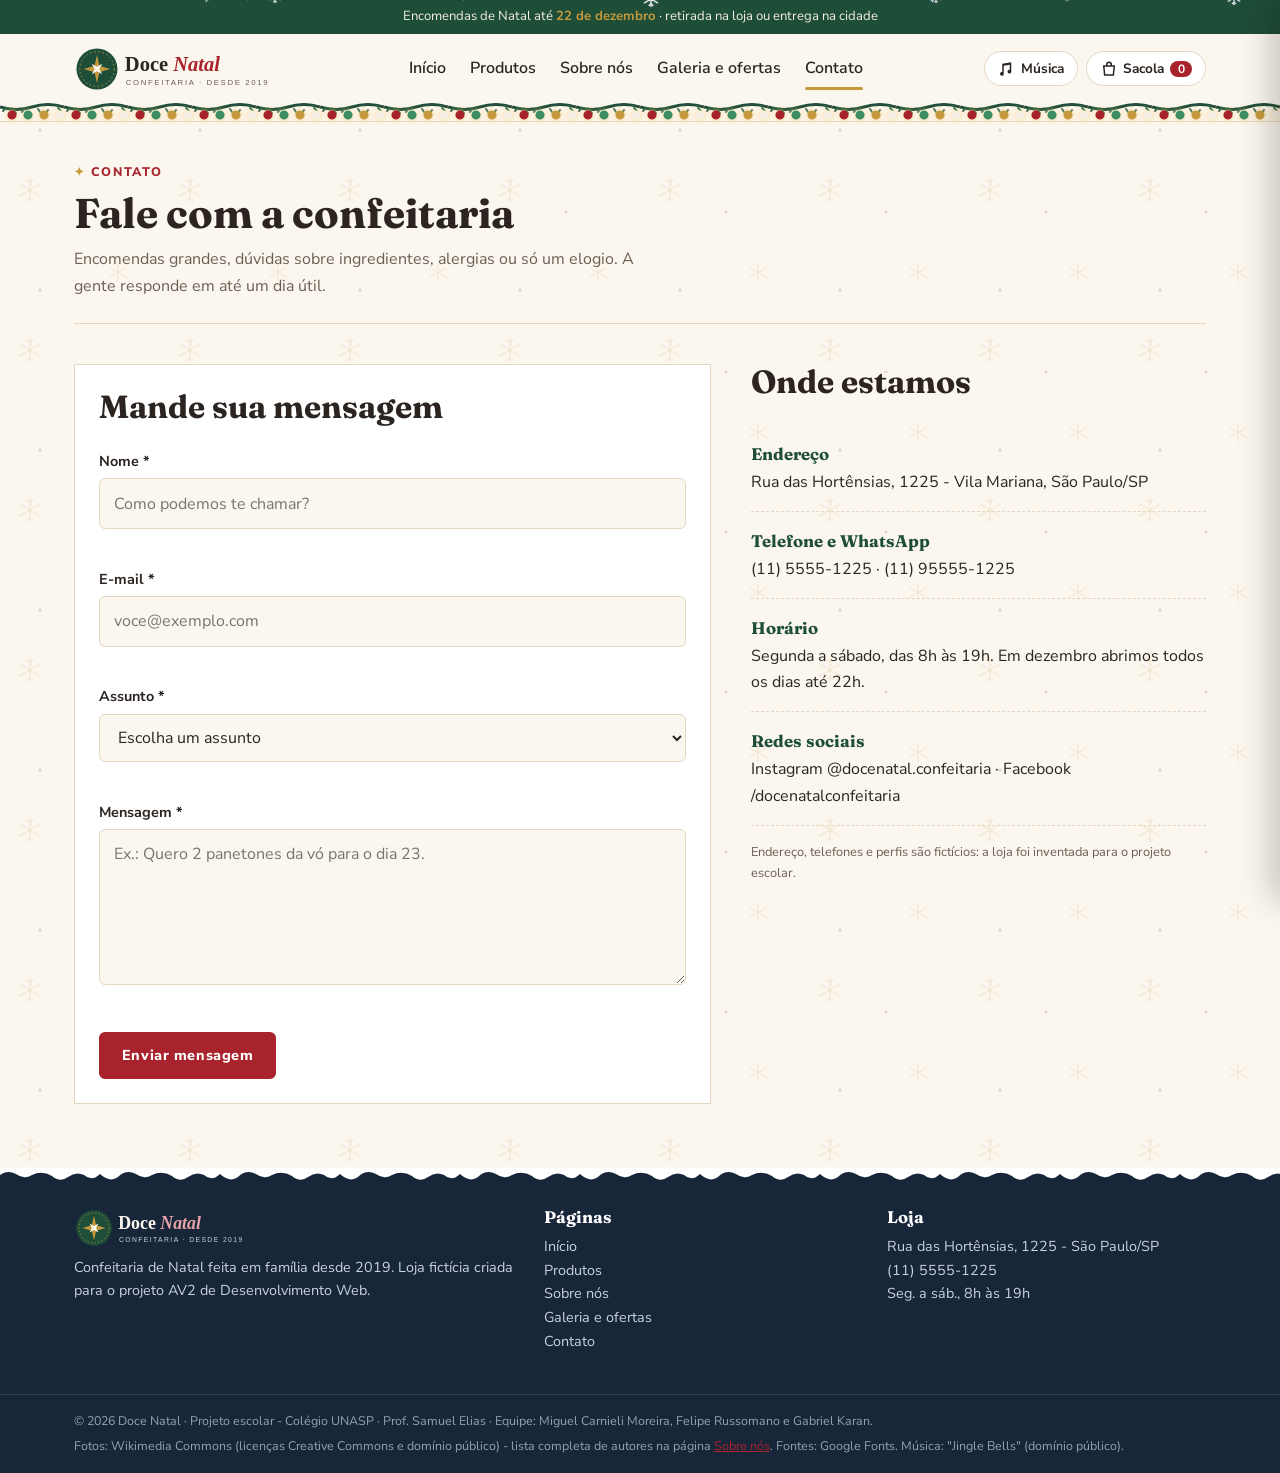
==== commit f85032f2: "Adiciona a foto e o nome completo do Miguel na equipe Co-Authored-By: Claude Opus 5.5 <noreply@anthr" ====
--- a/contato.html
+++ b/contato.html
@@ -124,7 +124,7 @@
     </div>
     <div class="rodape-fim">
       <div class="container">
-        <p>© 2026 Doce Natal · Projeto escolar - Colégio UNASP · Prof. Samuel Elias · Equipe: Miguel Carnieli, Felipe Russomano e Gabriel Karan.</p>
+        <p>© 2026 Doce Natal · Projeto escolar - Colégio UNASP · Prof. Samuel Elias · Equipe: Miguel Carnieli Moreira, Felipe Russomano e Gabriel Karan.</p>
         <p>Fotos: Wikimedia Commons (licenças Creative Commons e domínio público) - lista completa de autores na página <a href="sobre.html#creditos">Sobre nós</a>. Fontes: Google Fonts. Música: "Jingle Bells" (domínio público).</p>
       </div>
     </div>
--- a/css/style.css
+++ b/css/style.css
@@ -935,6 +935,12 @@
   background: var(--verde);
   border: 4px solid var(--creme);
   outline: 2px solid var(--dourado);
+}
+
+/* quando o avatar é uma foto: recorta redondinho sem esticar */
+img.avatar {
+  object-fit: cover;
+  background: var(--creme);
 }
 
 .pessoa:nth-child(2) .avatar { background: var(--vermelho); }
@@ -1522,9 +1528,156 @@
   to   { opacity: 1; transform: translate(-50%, 0); }
 }
 
+/* ---------- 14. CLIMA DE NATAL (só decoração, não muda o layout) ---------- */
+
+/* fundo da página com flocos de neve dourados bem clarinhos */
+body {
+  background-image: url("data:image/svg+xml,%3Csvg xmlns='http://www.w3.org/2000/svg' width='160' height='160'%3E%3Cg stroke='%23C59A3D' stroke-width='1.2' stroke-linecap='round' fill='none' opacity='0.16'%3E%3Cpath d='M30 18v24M19.6 24l20.8 12M19.6 36l20.8-12M27 20l3 3 3-3M27 40l3-3 3 3'/%3E%3Cpath d='M118 104v18M110 108l16 9M110 117l16-9'/%3E%3C/g%3E%3Ccircle cx='86' cy='52' r='1.6' fill='%23A8232B' opacity='0.18'/%3E%3Ccircle cx='40' cy='130' r='1.6' fill='%231E4D38' opacity='0.18'/%3E%3C/svg%3E");
+}
+
+/* varal: agora é uma guirlanda de pinheiro, e as lâmpadas brilham */
+.varal {
+  height: 18px;
+  background: url("data:image/svg+xml,%3Csvg xmlns='http://www.w3.org/2000/svg' width='64' height='18'%3E%3Cpath d='M0 4 Q16 9 32 4 T64 4' stroke='%231E4D38' stroke-width='3' fill='none'/%3E%3Cpath d='M6 5l-3 3M14 7l2 3M24 6l-2 3M38 6l2 3M48 7l-2 3M58 5l3 3' stroke='%232F6B4F' stroke-width='2' stroke-linecap='round'/%3E%3C/svg%3E") repeat-x top left / 64px 18px;
+}
+
+.varal::before,
+.varal::after {
+  background-size: 64px 18px;
+  filter: drop-shadow(0 0 3px rgba(255, 210, 120, 0.9));
+}
+
+.varal::before {
+  background-image:
+    radial-gradient(circle at 12px 12px, var(--vermelho) 4px, transparent 5px),
+    radial-gradient(circle at 44px 12px, var(--dourado) 4px, transparent 5px);
+}
+
+.varal::after {
+  background-image:
+    radial-gradient(circle at 28px 12px, #3E8E63 4px, transparent 5px),
+    radial-gradient(circle at 60px 12px, #F4EFE2 4px, transparent 5px);
+}
+
+/* estrelinha antes do "chapéu" dos títulos */
+.chapeu::before {
+  content: "✦ ";
+  color: var(--dourado);
+}
+
+/* fita listrada de bengala doce prendendo a foto do slideshow */
+.slideshow::before {
+  content: "";
+  position: absolute;
+  top: -18px;
+  left: 50%;
+  z-index: 3;
+  width: 130px;
+  height: 26px;
+  margin-left: -65px;
+  transform: rotate(-3deg);
+  background: repeating-linear-gradient(45deg, var(--vermelho) 0 10px, var(--neve) 10px 20px);
+  opacity: 0.92;
+  box-shadow: 0 2px 6px rgba(0, 0, 0, 0.15);
+}
+
+.foto-moldura {
+  border-bottom-width: 34px;     /* moldura estilo foto de polaroide */
+}
+
+/* faixa da contagem com estrelinhas e flocos brancos */
+.faixa-contagem {
+  background-color: var(--verde);
+  background-image: url("data:image/svg+xml,%3Csvg xmlns='http://www.w3.org/2000/svg' width='120' height='120'%3E%3Cg fill='white' opacity='0.12'%3E%3Ccircle cx='10' cy='14' r='1.5'/%3E%3Ccircle cx='70' cy='40' r='1'/%3E%3Ccircle cx='100' cy='95' r='1.5'/%3E%3Ccircle cx='35' cy='80' r='1'/%3E%3C/g%3E%3Cpath d='M86 10l2 6 6 2-6 2-2 6-2-6-6-2 6-2z M22 46l1.5 4 4 1.5-4 1.5-1.5 4-1.5-4-4-1.5 4-1.5z' fill='%23C59A3D' opacity='0.35'/%3E%3C/svg%3E");
+}
+
+/* fita vermelha "Mais pedido" nos produtos em destaque */
+.card {
+  position: relative;
+}
+
+.fita {
+  position: absolute;
+  top: 12px;
+  left: -6px;
+  z-index: 2;
+  background: var(--vermelho);
+  color: var(--neve);
+  font-size: 0.72rem;
+  font-weight: 800;
+  letter-spacing: 0.06em;
+  text-transform: uppercase;
+  padding: 0.25rem 0.7rem;
+  box-shadow: 0 2px 4px rgba(0, 0, 0, 0.2);
+}
+
+/* na página inicial todos os cards já são "mais pedidos", então a fita não aparece */
+.pagina-home .fita {
+  display: none;
+}
+
+/* dobrinha da fita (triângulo feito com bordas) */
+.fita::after {
+  content: "";
+  position: absolute;
+  left: 0;
+  bottom: -6px;
+  border-top: 6px solid var(--vermelho-escuro);
+  border-left: 6px solid transparent;
+}
+
+/* estrelas piscando no céu do parallax */
+.camada-fundo { z-index: 0; }
+.camada-frente { z-index: 2; }
+.parallax-texto { z-index: 3; }
+
+.parallax::before {
+  content: "";
+  position: absolute;
+  inset: 0;
+  z-index: 1;
+  background-image:
+    radial-gradient(circle at 12% 18%, #fff 1.2px, transparent 2px),
+    radial-gradient(circle at 28% 9%, #fff 1px, transparent 2px),
+    radial-gradient(circle at 47% 22%, #fff 1.4px, transparent 2.4px),
+    radial-gradient(circle at 66% 12%, #fff 1px, transparent 2px),
+    radial-gradient(circle at 83% 26%, #fff 1.3px, transparent 2.3px),
+    radial-gradient(circle at 93% 7%, #fff 1px, transparent 2px),
+    radial-gradient(circle at 6% 34%, #fff 1px, transparent 2px);
+  animation: cintilar 3s ease-in-out infinite alternate;
+}
+
+/* neve acumulada em cima do rodapé */
+footer {
+  position: relative;
+}
+
+footer::before {
+  content: "";
+  position: absolute;
+  left: 0;
+  right: 0;
+  top: 0;
+  height: 16px;
+  background: url("data:image/svg+xml,%3Csvg xmlns='http://www.w3.org/2000/svg' width='120' height='16'%3E%3Cpath d='M0 0 H120 V6 Q112 14 104 7 Q96 3 88 9 Q80 15 72 8 Q62 2 52 7 Q44 12 36 6 Q26 1 18 9 Q10 15 0 6 Z' fill='%23FFFFFF'/%3E%3C/svg%3E") repeat-x top / 120px 16px;
+}
+
+/* flocos de neve com desenho (o JavaScript usa essa classe em 1 a cada 3 flocos) */
+.floco.desenhado {
+  border-radius: 0;
+  box-shadow: none;
+  background: url("data:image/svg+xml,%3Csvg xmlns='http://www.w3.org/2000/svg' viewBox='0 0 24 24'%3E%3Cg stroke='%23FFFFFF' stroke-width='1.8' stroke-linecap='round' fill='none'%3E%3Cpath d='M12 2v20M3.3 7l17.4 10M3.3 17l17.4-10M9.5 3.5 12 6l2.5-2.5M9.5 20.5 12 18l2.5 2.5'/%3E%3C/g%3E%3C/svg%3E") center / contain no-repeat;
+  filter: drop-shadow(0 0 2px rgba(80, 110, 140, 0.7));
+}
+
+@keyframes cintilar {
+  from { opacity: 0.35; }
+  to   { opacity: 1; }
+}
+
 /* quem pediu ao sistema "menos movimento" não vê neve nem animações */
 @media (prefers-reduced-motion: reduce) {
-  .floco, .varal::before, .varal::after, .pulsar { animation: none; }
+  .floco, .varal::before, .varal::after, .pulsar, .parallax::before { animation: none; }
   .revelar { opacity: 1; transform: none; transition: none; }
   .slide { transition: none; }
 }
--- a/css/responsivo.css
+++ b/css/responsivo.css
@@ -57,7 +57,7 @@
   h1 { font-size: 2.6rem; }
   h2 { font-size: 2rem; }
 
-  .container { padding: 0 var(--e3); }
+  .container { padding-left: var(--e3); padding-right: var(--e3); }
 
   .grade-produtos { grid-template-columns: repeat(2, 1fr); }
   .galeria { grid-template-columns: repeat(3, 1fr); }
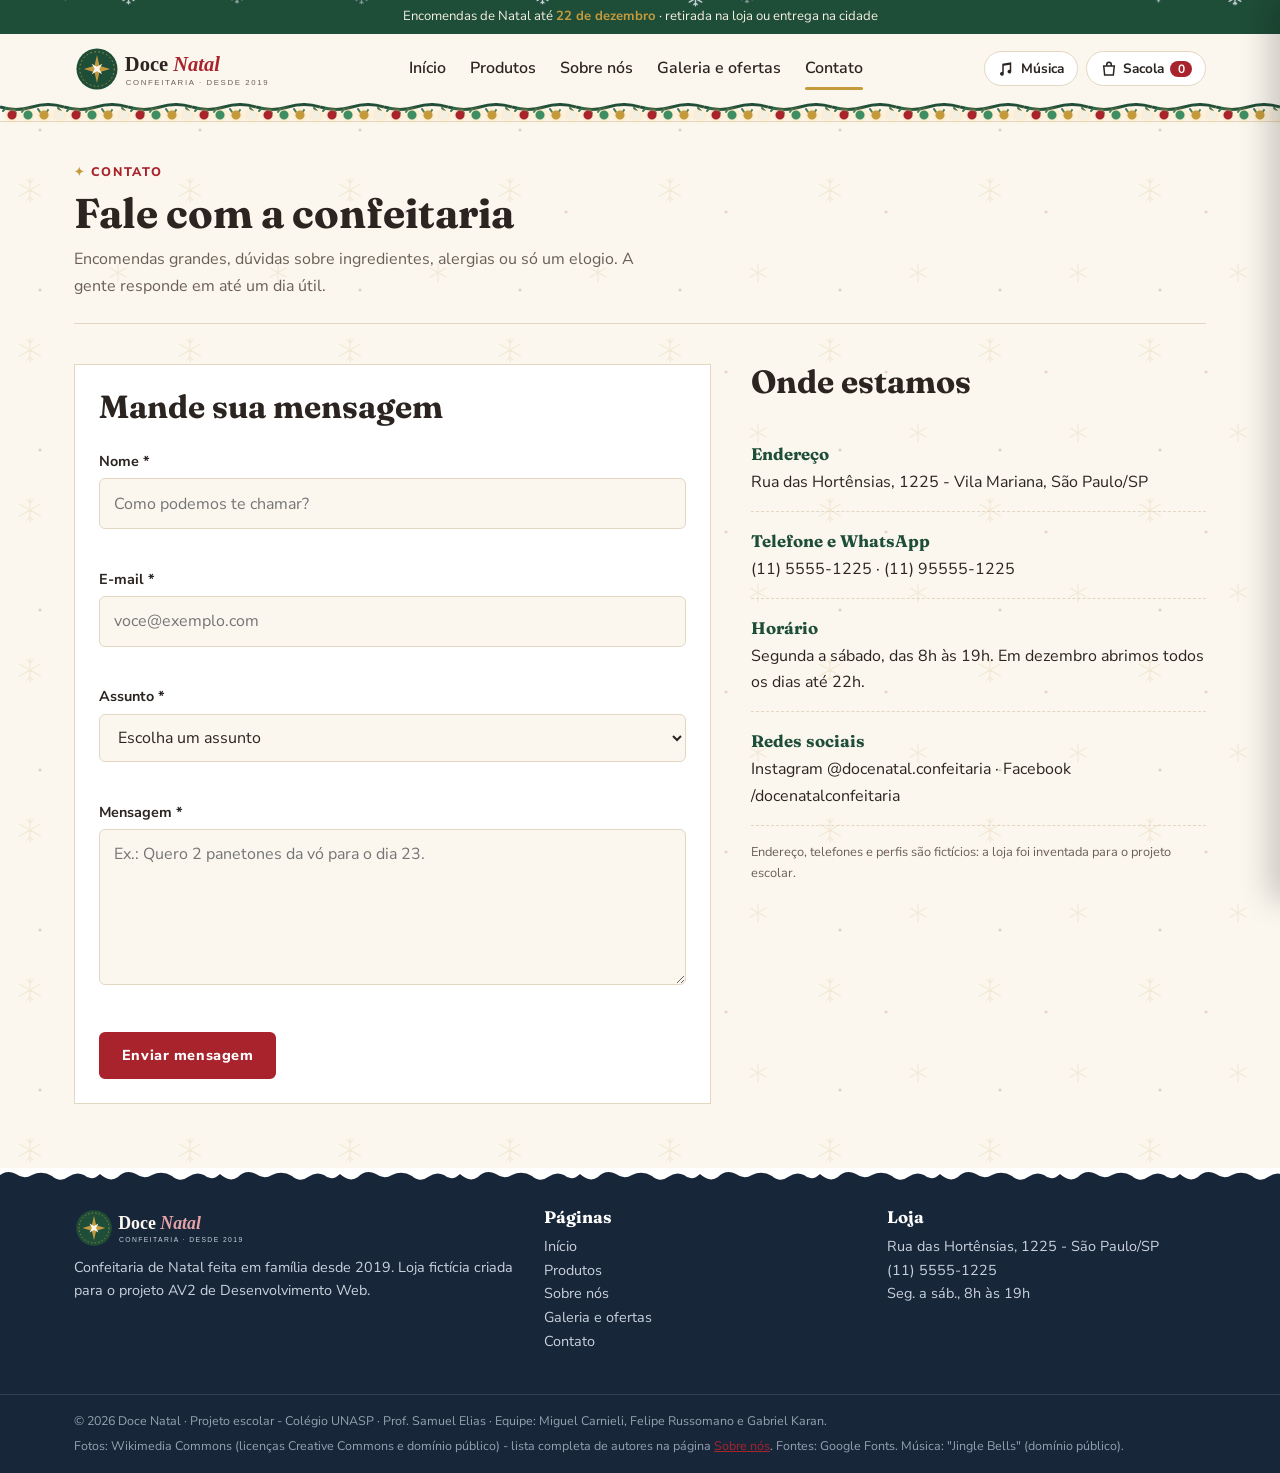
==== commit 516133a7: "Usa só Miguel Carnieli no site Co-Authored-By: Claude Opus 5.5 <noreply@anthropic.com>" ====
--- a/contato.html
+++ b/contato.html
@@ -124,7 +124,7 @@
     </div>
     <div class="rodape-fim">
       <div class="container">
-        <p>© 2026 Doce Natal · Projeto escolar - Colégio UNASP · Prof. Samuel Elias · Equipe: Miguel Carnieli Moreira, Felipe Russomano e Gabriel Karan.</p>
+        <p>© 2026 Doce Natal · Projeto escolar - Colégio UNASP · Prof. Samuel Elias · Equipe: Miguel Carnieli, Felipe Russomano e Gabriel Karan.</p>
         <p>Fotos: Wikimedia Commons (licenças Creative Commons e domínio público) - lista completa de autores na página <a href="sobre.html#creditos">Sobre nós</a>. Fontes: Google Fonts. Música: "Jingle Bells" (domínio público).</p>
       </div>
     </div>
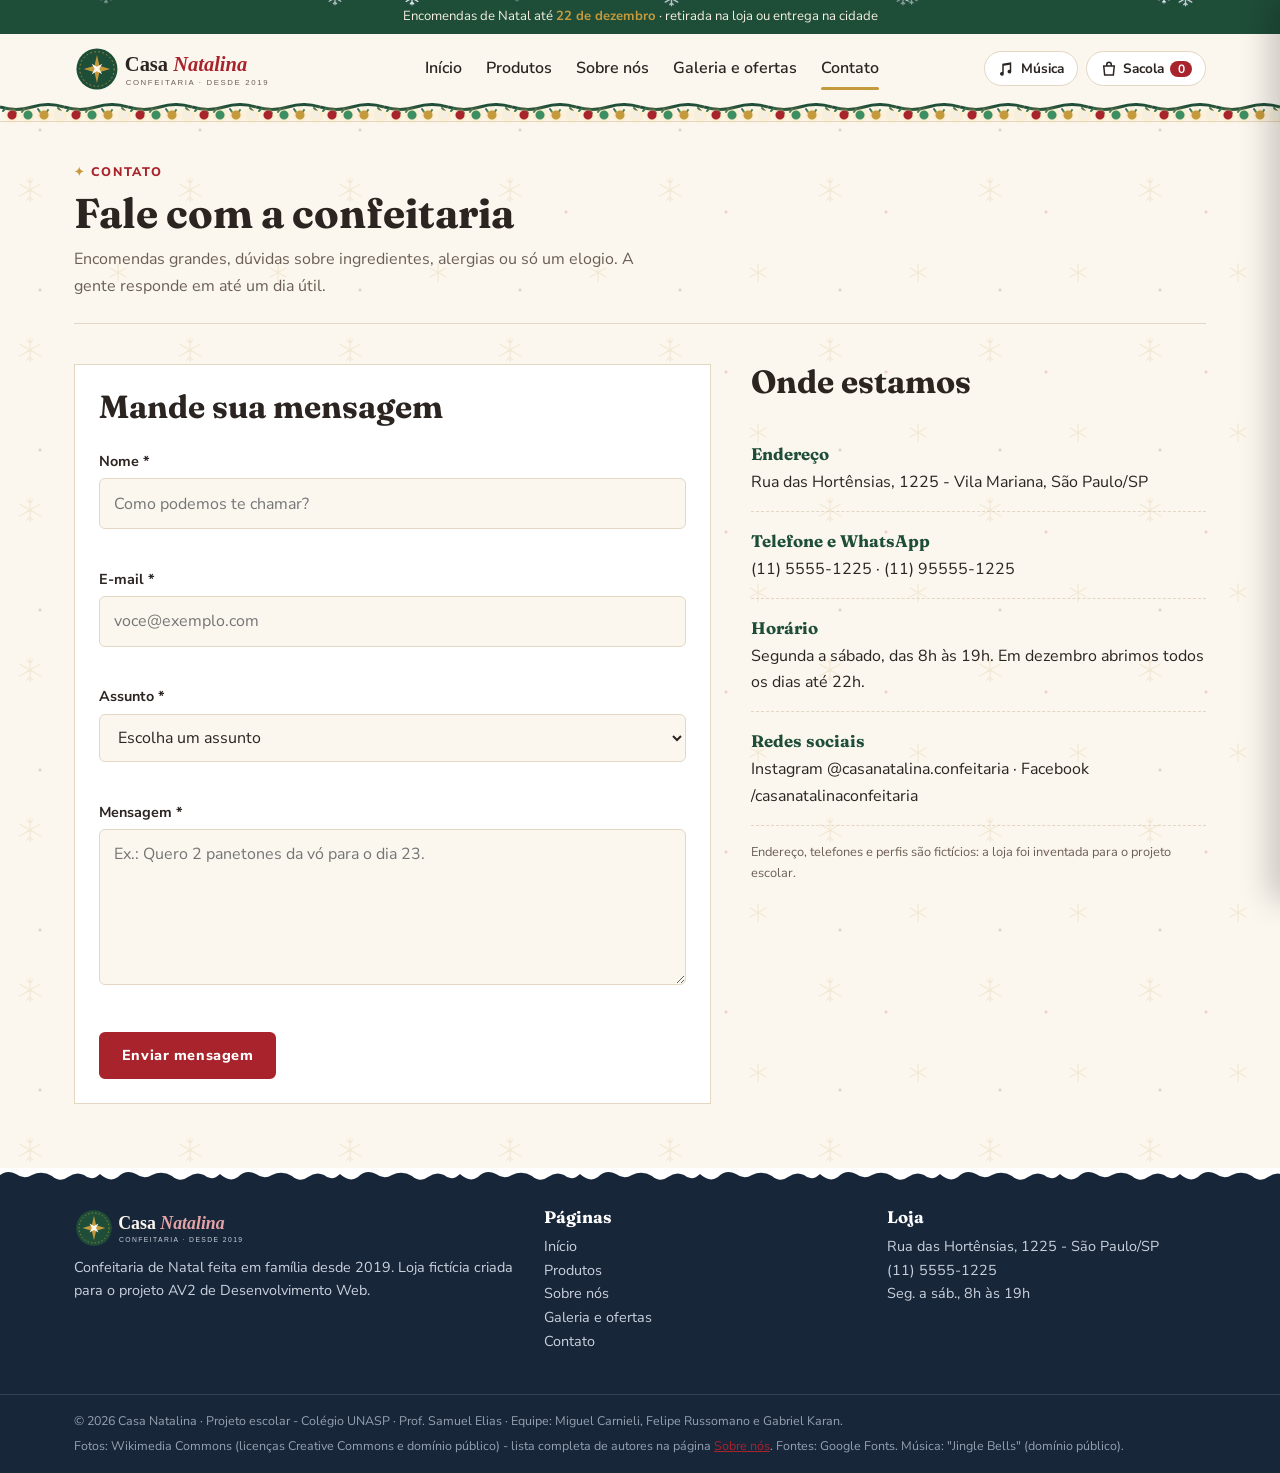
==== commit b1a0b283: "Renomeia a loja para Casa Natalina e adiciona a foto do Felipe Co-Authored-By: Claude Opus 5.5 <nore" ====
--- a/contato.html
+++ b/contato.html
@@ -3,8 +3,8 @@
 <head>
   <meta charset="UTF-8">
   <meta name="viewport" content="width=device-width, initial-scale=1.0">
-  <meta name="description" content="Fale com a Doce Natal: encomendas, dúvidas e endereço.">
-  <title>Doce Natal | Contato</title>
+  <meta name="description" content="Fale com a Casa Natalina: encomendas, dúvidas e endereço.">
+  <title>Casa Natalina | Contato</title>
   <link rel="icon" href="img/favicon.svg" type="image/svg+xml">
   <link rel="stylesheet" href="css/style.css">
   <link rel="stylesheet" href="css/responsivo.css">
@@ -15,7 +15,7 @@
   <p class="aviso-topo">Encomendas de Natal até <strong>22 de dezembro</strong><span class="some-celular"> · retirada na loja ou entrega na cidade</span></p>
   <header>
     <div class="container cabecalho">
-      <a href="index.html" class="logo"><img src="img/logo.svg" alt="Doce Natal Confeitaria - página inicial"></a>
+      <a href="index.html" class="logo"><img src="img/logo.svg" alt="Casa Natalina Confeitaria - página inicial"></a>
       <nav class="menu" id="menu" aria-label="Menu principal">
         <a href="index.html">Início</a>
         <a href="produtos.html">Produtos</a>
@@ -89,7 +89,7 @@
           <li><strong>Endereço</strong>Rua das Hortênsias, 1225 - Vila Mariana, São Paulo/SP</li>
           <li><strong>Telefone e WhatsApp</strong>(11) 5555-1225 · (11) 95555-1225</li>
           <li><strong>Horário</strong>Segunda a sábado, das 8h às 19h. Em dezembro abrimos todos os dias até 22h.</li>
-          <li><strong>Redes sociais</strong>Instagram @docenatal.confeitaria · Facebook /docenatalconfeitaria</li>
+          <li><strong>Redes sociais</strong>Instagram @casanatalina.confeitaria · Facebook /casanatalinaconfeitaria</li>
         </ul>
         <p class="observacao">Endereço, telefones e perfis são fictícios: a loja foi inventada para o projeto escolar.</p>
       </aside>
@@ -100,7 +100,7 @@
   <footer>
     <div class="container rodape">
       <div>
-        <img src="img/logo-claro.svg" alt="Doce Natal Confeitaria" class="rodape-logo">
+        <img src="img/logo-claro.svg" alt="Casa Natalina Confeitaria" class="rodape-logo">
         <p>Confeitaria de Natal feita em família desde 2019. Loja fictícia criada para o projeto AV2 de Desenvolvimento Web.</p>
       </div>
       <div>
@@ -124,7 +124,7 @@
     </div>
     <div class="rodape-fim">
       <div class="container">
-        <p>© 2026 Doce Natal · Projeto escolar - Colégio UNASP · Prof. Samuel Elias · Equipe: Miguel Carnieli, Felipe Russomano e Gabriel Karan.</p>
+        <p>© 2026 Casa Natalina · Projeto escolar - Colégio UNASP · Prof. Samuel Elias · Equipe: Miguel Carnieli, Felipe Russomano e Gabriel Karan.</p>
         <p>Fotos: Wikimedia Commons (licenças Creative Commons e domínio público) - lista completa de autores na página <a href="sobre.html#creditos">Sobre nós</a>. Fontes: Google Fonts. Música: "Jingle Bells" (domínio público).</p>
       </div>
     </div>
--- a/css/style.css
+++ b/css/style.css
@@ -1,5 +1,5 @@
 /* ==========================================================
-   DOCE NATAL - CONFEITARIA
+   CASA NATALINA - CONFEITARIA
    style.css: cores, fontes e o visual de cada parte do site.
    O que muda conforme o tamanho da tela fica em responsivo.css.
 
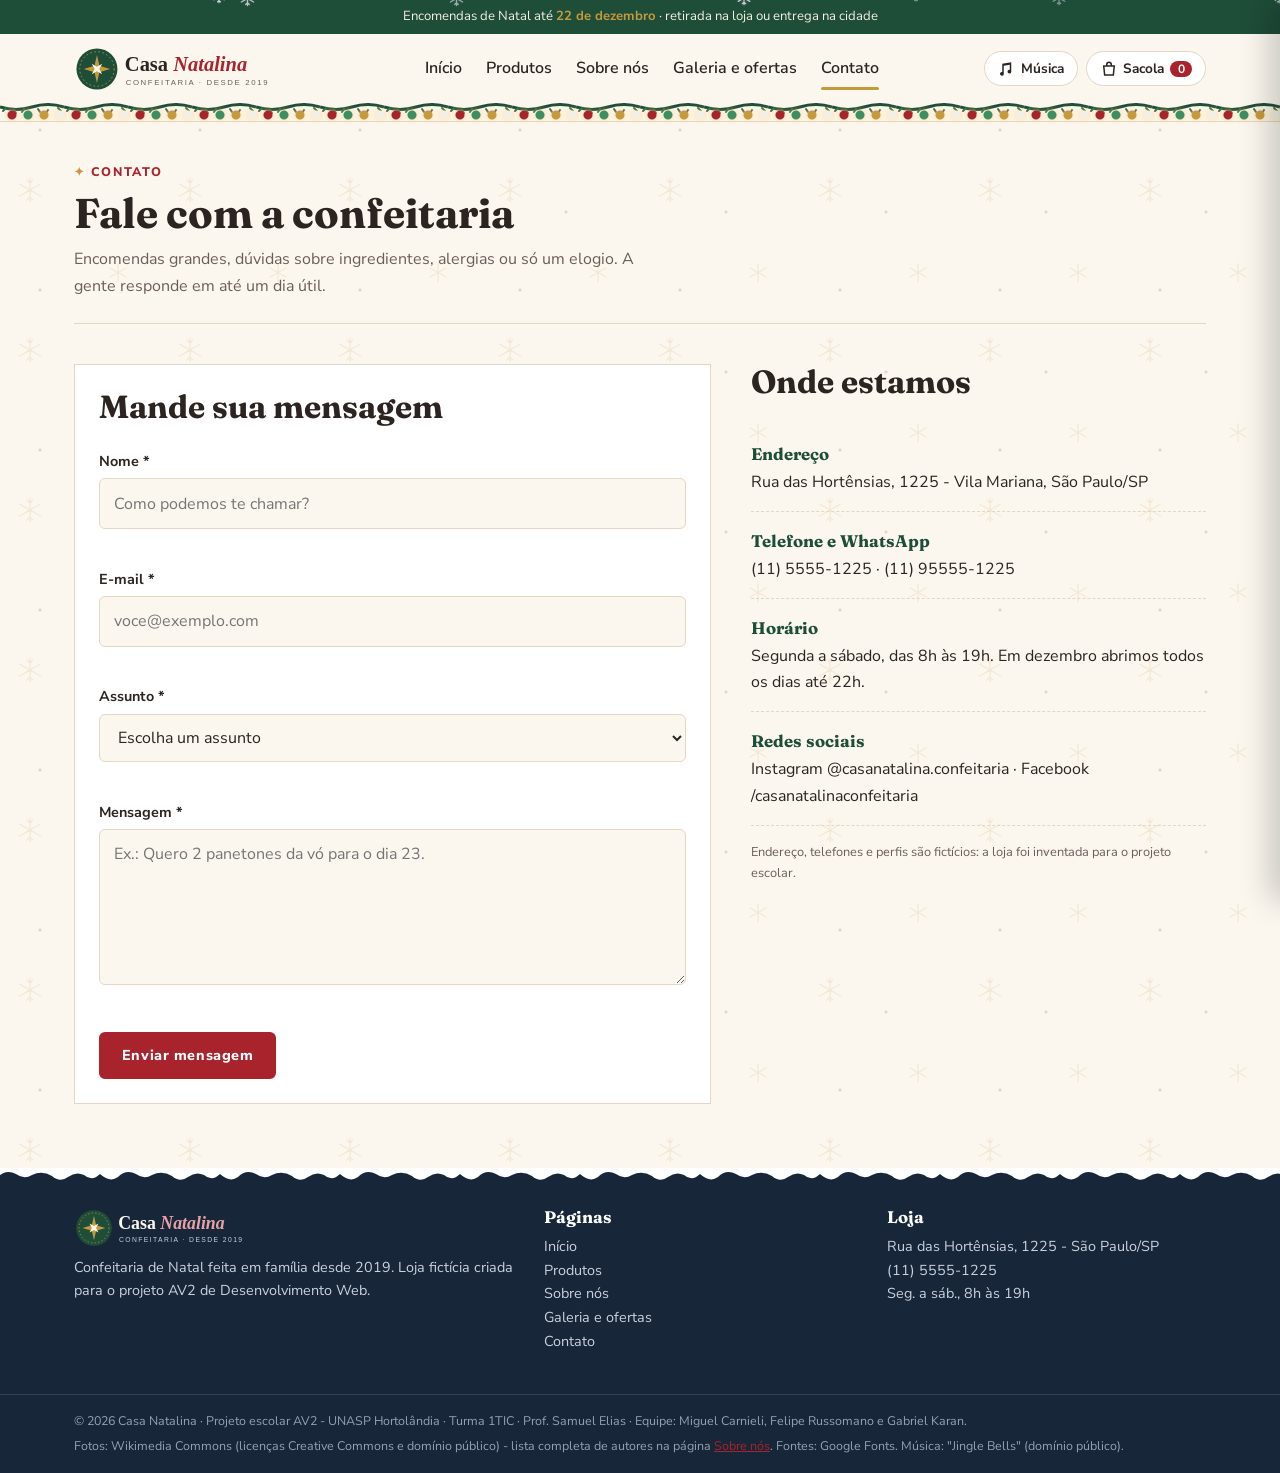
==== commit fe06b7d8: "Revisão geral: corrige avisos do validador W3C, títulos, rodapé e parallax na abertura - Slideshow c" ====
--- a/contato.html
+++ b/contato.html
@@ -124,7 +124,7 @@
     </div>
     <div class="rodape-fim">
       <div class="container">
-        <p>© 2026 Casa Natalina · Projeto escolar - Colégio UNASP · Prof. Samuel Elias · Equipe: Miguel Carnieli, Felipe Russomano e Gabriel Karan.</p>
+        <p>© 2026 Casa Natalina · Projeto escolar AV2 - UNASP Hortolândia · Turma 1TIC · Prof. Samuel Elias · Equipe: Miguel Carnieli, Felipe Russomano e Gabriel Karan.</p>
         <p>Fotos: Wikimedia Commons (licenças Creative Commons e domínio público) - lista completa de autores na página <a href="sobre.html#creditos">Sobre nós</a>. Fontes: Google Fonts. Música: "Jingle Bells" (domínio público).</p>
       </div>
     </div>
--- a/css/style.css
+++ b/css/style.css
@@ -1626,6 +1626,20 @@
   border-left: 6px solid transparent;
 }
 
+/* parallax da abertura: pinheiros clarinhos atrás do texto e do slideshow */
+.inicio {
+  position: relative;
+  isolation: isolate;          /* a camada com z-index -1 fica só atrás desta seção */
+}
+
+.camada-inicio {
+  bottom: -30px;
+  height: auto;
+  z-index: -1;
+  opacity: 0.13;
+  pointer-events: none;
+}
+
 /* estrelas piscando no céu do parallax */
 .camada-fundo { z-index: 0; }
 .camada-frente { z-index: 2; }
